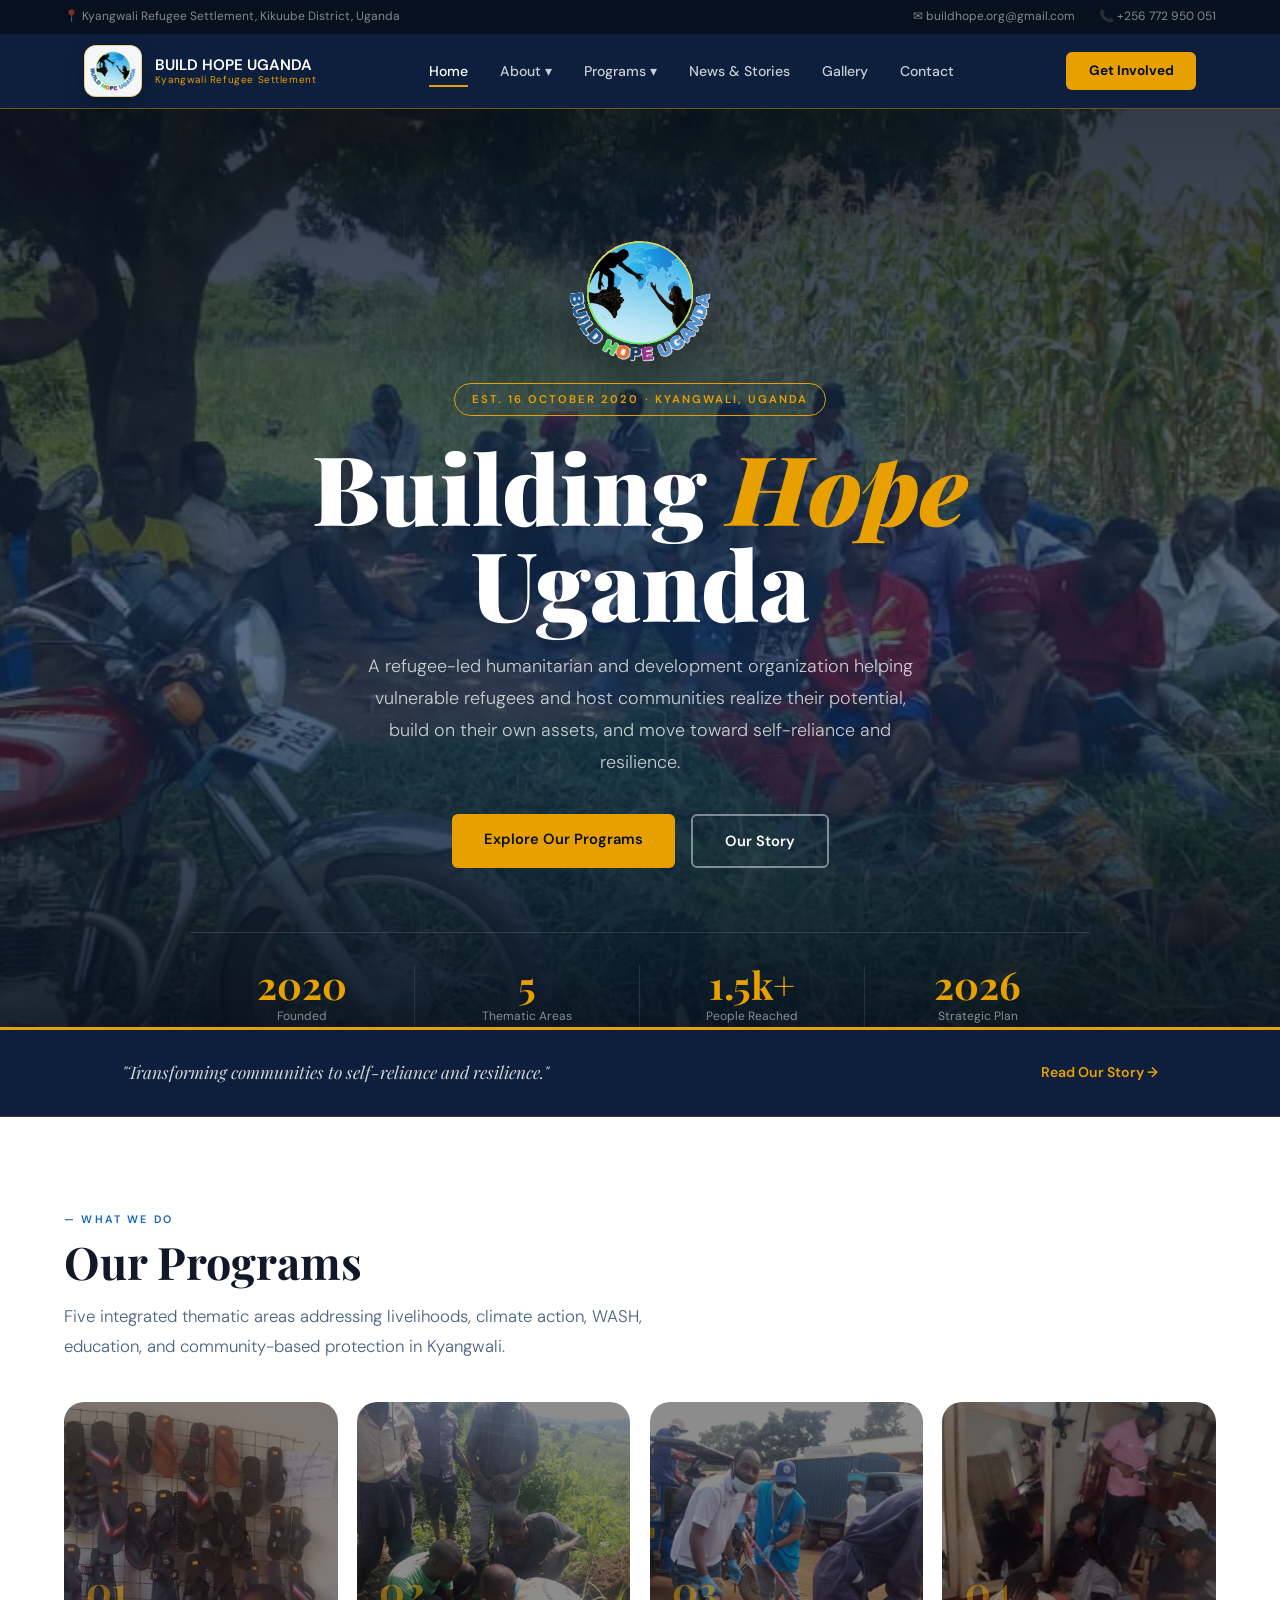
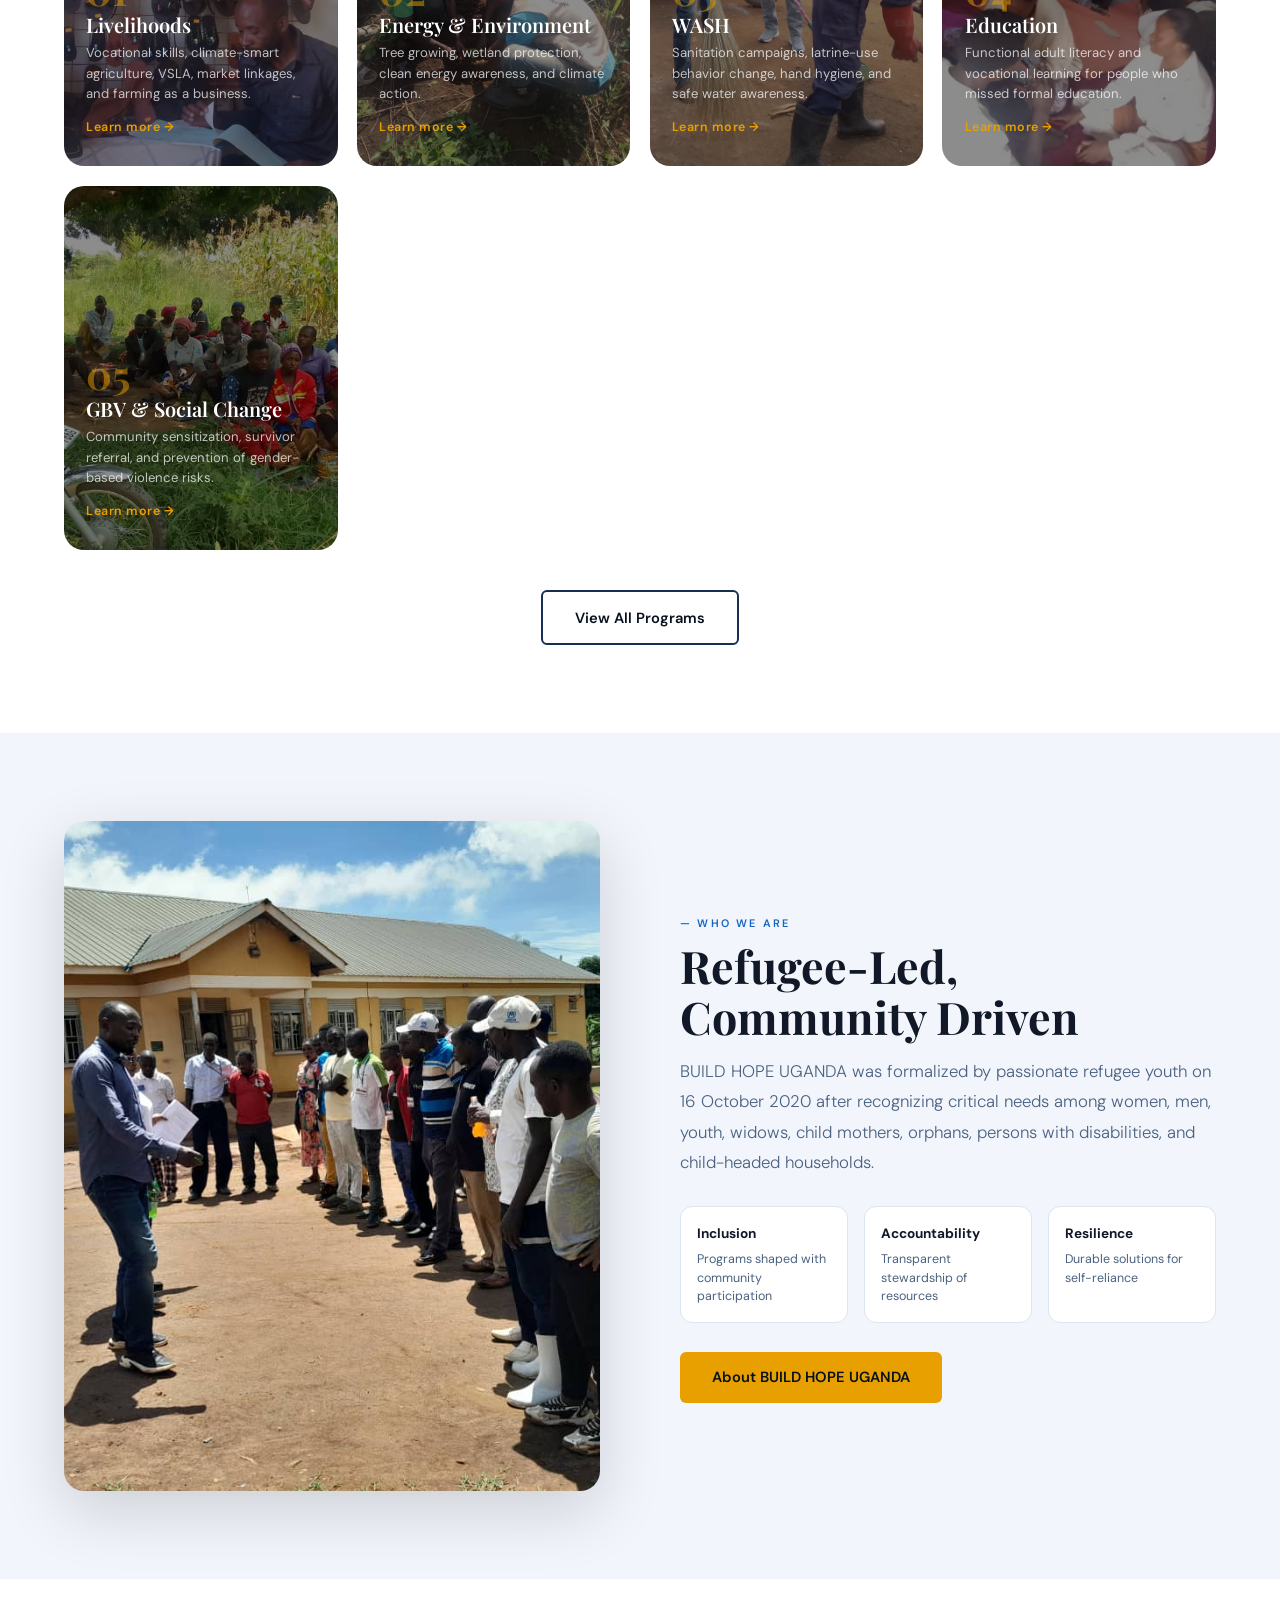
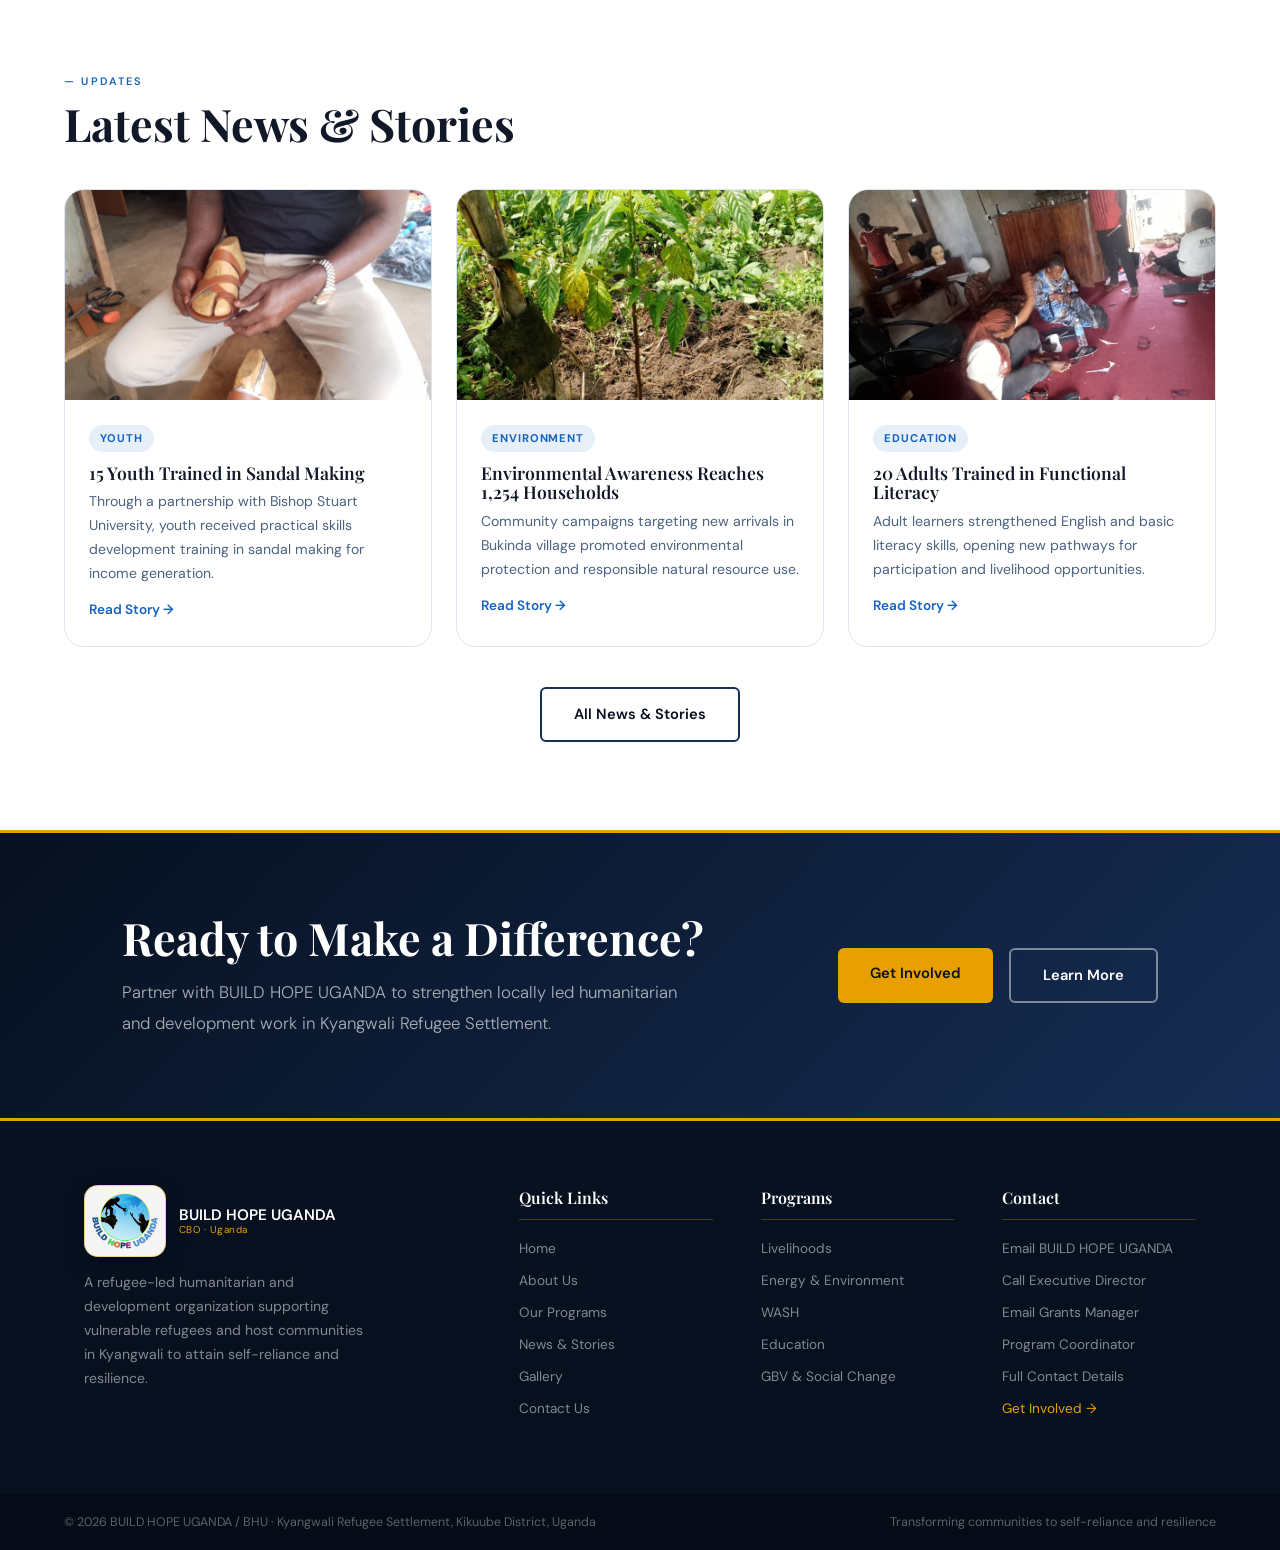
==== index.html @ aa058f79 "Initial website upload" ====
<!DOCTYPE html>
<html lang="en">

<head>
  <meta charset="UTF-8" />
  <meta name="viewport" content="width=device-width,initial-scale=1" />
  <title>BUILD HOPE UGANDA / BHU — Kyangwali Refugee Settlement</title>
  <meta name="description"
    content="BUILD HOPE UGANDA is a refugee-led humanitarian and development organization supporting vulnerable refugees and host communities in Kyangwali to attain self-reliance and resilience." />
  <meta property="og:title" content="BUILD HOPE UGANDA / BHU" />
  <meta property="og:description"
    content="Refugee-led humanitarian and development work supporting vulnerable refugees and host communities in Kyangwali, Uganda." />
  <meta property="og:image" content="asset/build activities images/IMG-20260504-WA0045.jpg" />
  <meta property="og:type" content="website" />
  <meta name="twitter:card" content="summary_large_image" />
  <link rel="preload" as="image" href="asset/build activities images/IMG-20260506-WA0007.jpg" />
  <link rel="icon" type="image/png" href="asset/build-hope-uganda-logo-transparent.png" />
  <link rel="stylesheet" href="css/shared.css" />
  <link rel="stylesheet" href="css/home.css" />
</head>

<body data-page="home">

  <div id="topbar"></div>
  <div id="navbar"></div>

  <!-- ══ HERO ══ -->
  <header class="hero">
    <div class="hero-overlay"></div>
    <div class="hero-content">
      <img class="hero-logo" src="asset/build-hope-uganda-logo-transparent.png" alt="BUILD HOPE UGANDA logo" />
      <span class="hero-badge">Est. 16 October 2020 · Kyangwali, Uganda</span>
      <h1>Building <em>Hope</em><br>Uganda</h1>
      <p>A refugee-led humanitarian and development organization helping vulnerable refugees and host communities
        realize their potential, build on their own assets, and move toward self-reliance and resilience.</p>
      <div class="hero-btns">
        <a href="programs.html" class="btn btn-gold">Explore Our Programs</a>
        <a href="about.html" class="btn btn-outline-w">Our Story</a>
      </div>
    </div>
    <div class="hero-stats">
      <div class="hstat"><strong>2020</strong><span>Founded</span></div>
      <div class="hstat"><strong>5</strong><span>Thematic Areas</span></div>
      <div class="hstat"><strong>1.5k+</strong><span>People Reached</span></div>
      <div class="hstat"><strong>2026</strong><span>Strategic Plan</span></div>
    </div>
  </header>

  <!-- ══ MISSION STRIP ══ -->
  <div class="mission-strip">
    <div class="wrap">
      <p>"Transforming communities to self-reliance and resilience."</p>
      <a href="about.html">Read Our Story →</a>
    </div>
  </div>

  <!-- ══ PROGRAMS PREVIEW ══ -->
  <section class="section bg-white">
    <div class="section-inner">
      <p class="tag reveal">What We Do</p>
      <h2 class="reveal">Our Programs</h2>
      <p class="lead reveal">Five integrated thematic areas addressing livelihoods, climate action, WASH, education, and
        community-based protection in Kyangwali.</p>
      <div class="prog-preview-grid">
        <a href="programs.html#livelihoods" class="prog-box reveal">
          <img src="asset/build activities images/IMG-20260504-WA0002.jpg" alt="BHU livelihoods sandal making training" loading="lazy" decoding="async" />
          <div class="prog-box-body">
            <span>01</span>
            <h3>Livelihoods</h3>
            <p>Vocational skills, climate-smart agriculture, VSLA, market linkages, and farming as a business.</p>
            <em>Learn more →</em>
          </div>
        </a>
        <a href="programs.html#energy" class="prog-box reveal">
          <img src="asset/build activities images/IMG-20260504-WA0016.jpg" alt="BHU tree planting activity" loading="lazy" decoding="async" />
          <div class="prog-box-body">
            <span>02</span>
            <h3>Energy &amp; Environment</h3>
            <p>Tree growing, wetland protection, clean energy awareness, and climate action.</p>
            <em>Learn more →</em>
          </div>
        </a>
        <a href="programs.html#wash" class="prog-box reveal">
          <img src="asset/build activities images/IMG-20260504-WA0001.jpg" alt="BHU community sanitation activity" loading="lazy" decoding="async" />
          <div class="prog-box-body">
            <span>03</span>
            <h3>WASH</h3>
            <p>Sanitation campaigns, latrine-use behavior change, hand hygiene, and safe water awareness.</p>
            <em>Learn more →</em>
          </div>
        </a>
        <a href="programs.html#education" class="prog-box reveal">
          <img src="asset/build activities images/IMG-20260504-WA0006.jpg" alt="BHU education and training session" loading="lazy" decoding="async" />
          <div class="prog-box-body">
            <span>04</span>
            <h3>Education</h3>
            <p>Functional adult literacy and vocational learning for people who missed formal education.</p>
            <em>Learn more →</em>
          </div>
        </a>
        <a href="programs.html#gbv" class="prog-box reveal">
          <img src="asset/build activities images/IMG-20260506-WA0007.jpg" alt="BHU community protection meeting" loading="lazy" decoding="async" />
          <div class="prog-box-body">
            <span>05</span>
            <h3>GBV &amp; Social Change</h3>
            <p>Community sensitization, survivor referral, and prevention of gender-based violence risks.</p>
            <em>Learn more →</em>
          </div>
        </a>
      </div>
      <div style="text-align:center;margin-top:2.5rem">
        <a href="programs.html" class="btn btn-outline-d">View All Programs</a>
      </div>
    </div>
  </section>

  <!-- ══ ABOUT STRIP ══ -->
  <section class="section about-strip">
    <div class="section-inner about-strip-grid">
      <div class="reveal">
        <img src="asset/build activities images/IMG-20260504-WA0045.jpg" alt="BUILD HOPE UGANDA community outreach"
          class="about-strip-img" loading="lazy" decoding="async" />
      </div>
      <div class="about-strip-text">
        <p class="tag reveal">Who We Are</p>
        <h2 class="reveal">Refugee-Led,<br>Community Driven</h2>
        <p class="lead reveal">BUILD HOPE UGANDA was formalized by passionate refugee youth on 16 October 2020 after
          recognizing critical needs among women, men, youth, widows, child mothers, orphans, persons with
          disabilities, and child-headed households.</p>
        <div class="values-row reveal">
          <div class="val-item"><strong>Inclusion</strong>
            <p>Programs shaped with community participation</p>
          </div>
          <div class="val-item"><strong>Accountability</strong>
            <p>Transparent stewardship of resources</p>
          </div>
          <div class="val-item"><strong>Resilience</strong>
            <p>Durable solutions for self-reliance</p>
          </div>
        </div>
        <a href="about.html" class="btn btn-gold reveal">About BUILD HOPE UGANDA</a>
      </div>
    </div>
  </section>

  <!-- ══ LATEST NEWS ══ -->
  <section class="section bg-white">
    <div class="section-inner">
      <p class="tag reveal">Updates</p>
      <h2 class="reveal">Latest News &amp; Stories</h2>
      <div class="news-grid">
        <article class="card reveal">
          <img class="card-img" src="asset/build activities images/IMG-20260504-WA0014.jpg"
            alt="Youth sandal making skills training" loading="lazy" decoding="async" />
          <div class="card-body">
            <span class="card-tag">Youth</span>
            <h3>15 Youth Trained in Sandal Making</h3>
            <p>Through a partnership with Bishop Stuart University, youth received practical skills development training
              in sandal making for income generation.</p>
            <a href="news.html"
              style="color:var(--blue);font-size:.85rem;font-weight:600;display:inline-block;margin-top:.8rem">Read
              Story →</a>
          </div>
        </article>
        <article class="card reveal">
          <img class="card-img" src="asset/build activities images/IMG-20260504-WA0039.jpg"
            alt="Tree seedlings and environmental protection" loading="lazy" decoding="async" />
          <div class="card-body">
            <span class="card-tag">Environment</span>
            <h3>Environmental Awareness Reaches 1,254 Households</h3>
            <p>Community campaigns targeting new arrivals in Bukinda village promoted environmental protection and
              responsible natural resource use.</p>
            <a href="news.html"
              style="color:var(--blue);font-size:.85rem;font-weight:600;display:inline-block;margin-top:.8rem">Read
              Story →</a>
          </div>
        </article>
        <article class="card reveal">
          <img class="card-img" src="asset/build activities images/IMG-20260504-WA0007.jpg"
            alt="Adult literacy and education training" loading="lazy" decoding="async" />
          <div class="card-body">
            <span class="card-tag">Education</span>
            <h3>20 Adults Trained in Functional Literacy</h3>
            <p>Adult learners strengthened English and basic literacy skills, opening new pathways for participation and
              livelihood opportunities.</p>
            <a href="news.html"
              style="color:var(--blue);font-size:.85rem;font-weight:600;display:inline-block;margin-top:.8rem">Read
              Story →</a>
          </div>
        </article>
      </div>
      <div style="text-align:center;margin-top:2.5rem">
        <a href="news.html" class="btn btn-outline-d">All News &amp; Stories</a>
      </div>
    </div>
  </section>

  <!-- ══ CTA STRIP ══ -->
  <section class="cta-strip">
    <div class="wrap cta-inner">
      <div>
        <h2 class="light-h reveal">Ready to Make a Difference?</h2>
        <p class="lead lead-light reveal">Partner with BUILD HOPE UGANDA to strengthen locally led humanitarian and
          development work in Kyangwali Refugee Settlement.</p>
      </div>
      <div class="cta-btns reveal">
        <a href="contact.html" class="btn btn-gold">Get Involved</a>
        <a href="about.html" class="btn btn-outline-w">Learn More</a>
      </div>
    </div>
  </section>

  <div id="footer"></div>
  <script src="js/nav.js"></script>
</body>

</html>
---- css/shared.css ----
/* ═══════════════════════════════════════════════
   BUILD HOPE UGANDA — shared.css  (used by ALL pages)
   Dark Navy + White + Gold — UNHCR-style multi-page
   ═══════════════════════════════════════════════ */

@import url("https://fonts.googleapis.com/css2?family=Playfair+Display:ital,wght@0,600;0,700;0,900;1,700&family=DM+Sans:wght@300;400;500;600&display=swap");

/* ── VARIABLES ── */
:root {
  --navy: #06101f;
  --navy-2: #0d1f3c;
  --navy-3: #162d54;
  --blue: #1565c0;
  --blue-2: #1976d2;
  --gold: #e8a000;
  --gold-2: #ffc53d;
  --white: #ffffff;
  --off: #f2f6fc;
  --text: #111827;
  --muted: #4b6280;
  --border: #dce5f0;
  --r-sm: 6px;
  --r-md: 12px;
  --r-lg: 20px;
  --sh-sm: 0 2px 10px rgba(0, 0, 0, 0.07);
  --sh-md: 0 8px 32px rgba(0, 0, 0, 0.11);
  --sh-lg: 0 20px 64px rgba(0, 0, 0, 0.16);
  --t: 0.3s ease;
  --max: 1240px;
  --topbar-h: 34px;
  --nav-h: 74px;
  --page-nav: var(--navy-2);
  --page-nav-dark: var(--navy);
  --page-nav-soft: var(--navy-3);
  --page-accent: var(--gold);
}

body[data-page="home"] {
  --page-nav: #0d1f3c;
  --page-nav-dark: #06101f;
  --page-nav-soft: #162d54;
  --page-accent: #e8a000;
}

body[data-page="about"] {
  --page-nav: #123f6d;
  --page-nav-dark: #08213f;
  --page-nav-soft: #1f5f91;
  --page-accent: #ffc53d;
}

body[data-page="programs"] {
  --page-nav: #0f5132;
  --page-nav-dark: #07351f;
  --page-nav-soft: #197144;
  --page-accent: #ffc53d;
}

body[data-page="news"] {
  --page-nav: #6b1f2b;
  --page-nav-dark: #3e1018;
  --page-nav-soft: #923246;
  --page-accent: #ffc53d;
}

body[data-page="gallery"] {
  --page-nav: #3a346d;
  --page-nav-dark: #211d45;
  --page-nav-soft: #564ca0;
  --page-accent: #ffc53d;
}

body[data-page="contact"] {
  --page-nav: #0b5d63;
  --page-nav-dark: #06363a;
  --page-nav-soft: #11818a;
  --page-accent: #ffc53d;
}

*,
*::before,
*::after {
  box-sizing: border-box;
  margin: 0;
  padding: 0;
}
html {
  scroll-behavior: smooth;
  font-size: 16px;
  scroll-padding-top: calc(var(--topbar-h) + var(--nav-h) + 18px);
}
body {
  font-family: "DM Sans", sans-serif;
  background: var(--off);
  color: var(--text);
  line-height: 1.65;
  overflow-x: hidden;
  padding-top: calc(var(--topbar-h) + var(--nav-h));
}
img {
  max-width: 100%;
  display: block;
}
a {
  text-decoration: none;
  color: inherit;
}
ul {
  list-style: none;
}

/* ── LAYOUT ── */
.wrap {
  max-width: var(--max);
  margin: 0 auto;
  padding: 0 5%;
}
.section {
  padding: 5.5rem 5%;
}
.section-inner {
  max-width: var(--max);
  margin: 0 auto;
}

/* ── TYPE ── */
.tag {
  display: inline-block;
  font-size: 0.68rem;
  font-weight: 600;
  letter-spacing: 0.2em;
  text-transform: uppercase;
  color: var(--blue);
  margin-bottom: 0.5rem;
}
.tag::before {
  content: "— ";
}
.tag-gold {
  color: var(--gold);
}
.tag-white {
  color: rgba(255, 255, 255, 0.6);
}
h1,
h2,
h3,
h4 {
  font-family: "Playfair Display", serif;
  line-height: 1.12;
}
h2 {
  font-size: clamp(1.9rem, 3.5vw, 2.8rem);
  font-weight: 700;
  color: var(--text);
  margin-bottom: 0.9rem;
}
h3 {
  font-size: 1.35rem;
  font-weight: 600;
  margin-bottom: 0.5rem;
}
.light-h {
  color: var(--white);
}
.lead {
  font-size: 1.05rem;
  color: var(--muted);
  max-width: 580px;
  line-height: 1.8;
  font-weight: 300;
}
.lead-light {
  color: rgba(255, 255, 255, 0.65);
}

/* ── BUTTONS ── */
.btn {
  display: inline-block;
  padding: 0.82rem 2rem;
  border-radius: var(--r-sm);
  font-weight: 600;
  font-size: 0.92rem;
  transition:
    transform var(--t),
    opacity var(--t),
    background var(--t);
}
.btn-gold {
  background: var(--gold);
  color: var(--navy);
}
.btn-gold:hover {
  opacity: 0.88;
  transform: translateY(-2px);
}
.btn-outline-w {
  border: 2px solid rgba(255, 255, 255, 0.45);
  color: var(--white);
}
.btn-outline-w:hover {
  border-color: var(--gold);
  background: rgba(232, 160, 0, 0.12);
}
.btn-outline-d {
  border: 2px solid var(--navy-3);
  color: var(--navy);
}
.btn-outline-d:hover {
  background: var(--navy);
  color: var(--white);
}

/* ══════════════════════════
   TOP BAR
══════════════════════════ */
.topbar {
  position: fixed;
  top: 0;
  left: 0;
  right: 0;
  z-index: 700;
  min-height: var(--topbar-h);
  background: var(--page-nav-dark);
  padding: 0.45rem 5%;
  display: flex;
  justify-content: space-between;
  align-items: center;
  font-size: 0.75rem;
  color: rgba(255, 255, 255, 0.5);
}
.topbar a {
  color: rgba(255, 255, 255, 0.5);
  transition: color var(--t);
}
.topbar a:hover {
  color: var(--page-accent);
}
.topbar-right {
  display: flex;
  gap: 1.5rem;
}

/* ══════════════════════════
   NAVBAR
══════════════════════════ */
#nav {
  position: fixed;
  top: var(--topbar-h);
  left: 0;
  right: 0;
  z-index: 650;
  background: var(--page-nav);
  border-bottom: 1px solid rgba(232, 160, 0, 0.22);
  border-bottom-color: color-mix(in srgb, var(--page-accent) 45%, transparent);
  transition:
    background var(--t),
    border-color var(--t),
    box-shadow var(--t);
}
#nav.shadow {
  box-shadow: 0 4px 28px rgba(0, 0, 0, 0.4);
}
.nav-wrap {
  max-width: var(--max);
  margin: 0 auto;
  padding: 0 5%;
  min-height: var(--nav-h);
  display: flex;
  align-items: center;
  justify-content: space-between;
  gap: 1rem;
}
.nav-brand {
  display: flex;
  align-items: center;
  gap: 0.8rem;
  flex-shrink: 0;
}
.nav-logo {
  width: 58px;
  height: 52px;
  background: rgba(255, 255, 255, 0.96);
  border-radius: 12px;
  object-fit: contain;
  padding: 4px;
  border: 1px solid rgba(232, 160, 0, 0.35);
  border-color: color-mix(in srgb, var(--page-accent) 45%, transparent);
  box-shadow: 0 8px 22px rgba(0, 0, 0, 0.22);
  flex-shrink: 0;
}
.nav-name {
  display: block;
  font-weight: 600;
  font-size: 0.95rem;
  color: var(--white);
  line-height: 1.2;
}
.nav-name small {
  display: block;
  font-size: 0.62rem;
  color: var(--page-accent);
  font-weight: 400;
  letter-spacing: 0.06em;
}
.nav-menu {
  display: flex;
  align-items: center;
  gap: 2rem;
}
.nav-menu > li > a {
  color: rgba(255, 255, 255, 0.78);
  font-size: 0.88rem;
  font-weight: 500;
  transition: color var(--t);
  position: relative;
  padding: 0.3rem 0;
}
.nav-menu > li > a::after {
  content: "";
  position: absolute;
  bottom: -2px;
  left: 0;
  right: 0;
  height: 2px;
  background: var(--page-accent);
  transform: scaleX(0);
  transition: transform var(--t);
}
.nav-menu > li > a:hover,
.nav-menu > li > a.active {
  color: var(--white);
}
.nav-menu > li > a:hover::after,
.nav-menu > li > a.active::after {
  transform: scaleX(1);
}
/* dropdown */
.has-drop {
  position: relative;
}
.dropdown {
  position: absolute;
  top: calc(100% + 16px);
  left: 0;
  background: var(--white);
  border-radius: var(--r-md);
  box-shadow: var(--sh-lg);
  min-width: 220px;
  padding: 0.6rem 0;
  opacity: 0;
  pointer-events: none;
  transform: translateY(8px);
  transition: all var(--t);
}
.has-drop:hover .dropdown {
  opacity: 1;
  pointer-events: all;
  transform: translateY(0);
}
.dropdown a {
  display: block;
  padding: 0.65rem 1.3rem;
  font-size: 0.88rem;
  color: var(--text);
  transition:
    background var(--t),
    color var(--t);
}
.dropdown a:hover {
  background: var(--off);
  color: var(--blue);
}
.nav-cta {
  background: var(--page-accent);
  color: var(--navy);
  padding: 0.5rem 1.4rem;
  border-radius: var(--r-sm);
  font-size: 0.85rem;
  font-weight: 700;
  transition: opacity var(--t);
  flex-shrink: 0;
}
.nav-cta:hover {
  opacity: 0.85;
}
.hamburger {
  display: none;
  flex-direction: column;
  gap: 5px;
  background: none;
  border: none;
  cursor: pointer;
  padding: 4px;
}
.hamburger span {
  display: block;
  width: 24px;
  height: 2px;
  background: var(--white);
  border-radius: 2px;
  transition: all var(--t);
}
.hamburger.open span:nth-child(1) {
  transform: translateY(7px) rotate(45deg);
}
.hamburger.open span:nth-child(2) {
  opacity: 0;
}
.hamburger.open span:nth-child(3) {
  transform: translateY(-7px) rotate(-45deg);
}
.mob-nav {
  display: none;
  background: var(--page-nav-dark);
  border-top: 1px solid rgba(255, 255, 255, 0.07);
}
.mob-nav.show {
  display: block;
}
.mob-nav ul {
  padding: 1.2rem 5%;
  display: flex;
  flex-direction: column;
  gap: 0.8rem;
}
.mob-nav a {
  color: rgba(255, 255, 255, 0.8);
  font-size: 0.95rem;
  font-weight: 500;
  padding: 0.5rem 0;
  display: block;
  border-bottom: 1px solid rgba(255, 255, 255, 0.06);
}
.mob-nav a:hover {
  color: var(--page-accent);
}

/* ══════════════════════════
   FOOTER
══════════════════════════ */
.site-footer {
  background: var(--navy);
  border-top: 3px solid var(--gold);
}
.footer-top {
  max-width: var(--max);
  margin: 0 auto;
  padding: 4rem 5%;
  display: grid;
  grid-template-columns: 2fr 1fr 1fr 1fr;
  gap: 3rem;
}
.footer-brand p {
  font-size: 0.88rem;
  color: rgba(255, 255, 255, 0.5);
  line-height: 1.7;
  margin-top: 0.9rem;
  max-width: 280px;
}
.footer-brand .nav-brand {
  align-items: center;
}
.footer-brand .footer-logo {
  width: 82px;
  height: 72px;
  padding: 5px;
  border-radius: 14px;
}
.footer-col h5 {
  font-family: "Playfair Display", serif;
  font-size: 1rem;
  font-weight: 600;
  color: var(--white);
  margin-bottom: 1.1rem;
  padding-bottom: 0.5rem;
  border-bottom: 1px solid rgba(232, 160, 0, 0.3);
}
.footer-col a {
  display: block;
  color: rgba(255, 255, 255, 0.5);
  font-size: 0.85rem;
  margin-bottom: 0.6rem;
  transition: color var(--t);
}
.footer-col a:hover {
  color: var(--gold);
}
.wa-icon-link {
  display: inline-flex !important;
  width: 2.1rem;
  height: 2.1rem;
  align-items: center;
  justify-content: center;
  border-radius: 999px;
  background: #25d366;
  color: var(--white) !important;
  margin-top: 0.25rem;
  margin-bottom: 0.65rem;
  transition:
    transform var(--t),
    background var(--t);
}
.wa-icon-link::before,
.wa-action::before,
.wa-btn::before {
  content: "";
  width: 1.18rem;
  height: 1.18rem;
  background: currentColor;
  -webkit-mask: url("data:image/svg+xml,%3Csvg xmlns='http://www.w3.org/2000/svg' viewBox='0 0 32 32'%3E%3Cpath d='M16.04 3.2A12.75 12.75 0 0 0 5.2 22.7L3.6 28.8l6.25-1.6A12.75 12.75 0 1 0 16.04 3.2Zm0 2.4a10.35 10.35 0 0 1 8.82 15.75 10.33 10.33 0 0 1-13.98 3.7l-.43-.25-3.68.95.96-3.58-.28-.45A10.35 10.35 0 0 1 16.04 5.6Zm-4.18 5.48c-.24 0-.62.09-.95.46-.33.36-1.24 1.22-1.24 2.98 0 1.75 1.27 3.44 1.45 3.68.18.24 2.45 3.92 6.07 5.34 3.01 1.18 3.63.95 4.28.89.65-.06 2.1-.86 2.4-1.69.29-.82.29-1.53.2-1.68-.09-.15-.33-.24-.7-.42-.36-.18-2.1-1.04-2.43-1.16-.32-.12-.56-.18-.8.18-.24.36-.92 1.16-1.13 1.4-.21.24-.42.27-.78.09-.36-.18-1.53-.56-2.92-1.79-1.08-.96-1.81-2.15-2.02-2.51-.21-.36-.02-.56.16-.74.16-.16.36-.42.54-.63.18-.21.24-.36.36-.6.12-.24.06-.45-.03-.63-.09-.18-.8-1.93-1.1-2.65-.29-.7-.59-.6-.8-.61h-.56Z'/%3E%3C/svg%3E") center / contain no-repeat;
  mask: url("data:image/svg+xml,%3Csvg xmlns='http://www.w3.org/2000/svg' viewBox='0 0 32 32'%3E%3Cpath d='M16.04 3.2A12.75 12.75 0 0 0 5.2 22.7L3.6 28.8l6.25-1.6A12.75 12.75 0 1 0 16.04 3.2Zm0 2.4a10.35 10.35 0 0 1 8.82 15.75 10.33 10.33 0 0 1-13.98 3.7l-.43-.25-3.68.95.96-3.58-.28-.45A10.35 10.35 0 0 1 16.04 5.6Zm-4.18 5.48c-.24 0-.62.09-.95.46-.33.36-1.24 1.22-1.24 2.98 0 1.75 1.27 3.44 1.45 3.68.18.24 2.45 3.92 6.07 5.34 3.01 1.18 3.63.95 4.28.89.65-.06 2.1-.86 2.4-1.69.29-.82.29-1.53.2-1.68-.09-.15-.33-.24-.7-.42-.36-.18-2.1-1.04-2.43-1.16-.32-.12-.56-.18-.8.18-.24.36-.92 1.16-1.13 1.4-.21.24-.42.27-.78.09-.36-.18-1.53-.56-2.92-1.79-1.08-.96-1.81-2.15-2.02-2.51-.21-.36-.02-.56.16-.74.16-.16.36-.42.54-.63.18-.21.24-.36.36-.6.12-.24.06-.45-.03-.63-.09-.18-.8-1.93-1.1-2.65-.29-.7-.59-.6-.8-.61h-.56Z'/%3E%3C/svg%3E") center / contain no-repeat;
}
.wa-icon-link:hover {
  background: #1da851;
  transform: translateY(-2px);
}
.footer-contact-label {
  display: block;
  color: var(--white);
  font-size: 0.82rem;
  font-weight: 600;
  margin: 0.9rem 0 0.3rem;
}
.footer-contact-text {
  display: block;
  color: rgba(255, 255, 255, 0.5);
  font-size: 0.85rem;
  line-height: 1.6;
  margin-bottom: 0.6rem;
}
.footer-bottom {
  background: rgba(0, 0, 0, 0.25);
  padding: 1.1rem 5%;
  display: flex;
  justify-content: space-between;
  align-items: center;
  flex-wrap: wrap;
  gap: 0.5rem;
  font-size: 0.78rem;
  color: rgba(255, 255, 255, 0.35);
}
.footer-bottom a {
  color: rgba(255, 255, 255, 0.35);
}
.footer-bottom a:hover {
  color: var(--gold);
}

/* ══════════════════════════
   PAGE HERO (inner pages)
══════════════════════════ */
.page-hero {
  background: linear-gradient(135deg, var(--page-nav-dark) 0%, var(--page-nav-soft) 100%);
  padding: 5rem 5% 4rem;
  position: relative;
  overflow: hidden;
}
.page-hero::before {
  content: "";
  position: absolute;
  right: max(5%, calc((100vw - var(--max)) / 2));
  top: 50%;
  width: min(300px, 34vw);
  aspect-ratio: 510 / 441;
  background: url("../asset/build-hope-uganda-logo-transparent.png") center/contain no-repeat;
  opacity: 0.08;
  transform: translateY(-50%);
  pointer-events: none;
}
.page-hero::after {
  content: "";
  position: absolute;
  inset: 0;
  background: url("data:image/svg+xml,%3Csvg width='60' height='60' xmlns='http://www.w3.org/2000/svg'%3E%3Ccircle cx='30' cy='30' r='1' fill='rgba(255,255,255,.04)'/%3E%3C/svg%3E");
  pointer-events: none;
}
.page-hero-inner {
  max-width: var(--max);
  margin: 0 auto;
  position: relative;
  z-index: 1;
}
.page-hero h1 {
  font-family: "Playfair Display", serif;
  font-size: clamp(2.2rem, 5vw, 3.5rem);
  font-weight: 900;
  color: var(--white);
  margin-bottom: 0.8rem;
}
.page-hero p {
  font-size: 1.05rem;
  color: rgba(255, 255, 255, 0.65);
  max-width: 560px;
  line-height: 1.75;
}
.breadcrumb {
  display: flex;
  align-items: center;
  gap: 0.5rem;
  font-size: 0.78rem;
  color: rgba(255, 255, 255, 0.45);
  margin-bottom: 1rem;
}
.breadcrumb a {
  color: var(--gold);
}
.breadcrumb span {
  color: rgba(255, 255, 255, 0.3);
}

/* ══════════════════════════
   CARDS
══════════════════════════ */
.card {
  background: var(--white);
  border: 1px solid var(--border);
  border-radius: var(--r-lg);
  overflow: hidden;
  transition:
    transform var(--t),
    box-shadow var(--t);
}
.card:hover {
  transform: translateY(-5px);
  box-shadow: var(--sh-md);
}
.card-img {
  width: 100%;
  height: 210px;
  aspect-ratio: 16 / 10;
  object-fit: cover;
}
.card-body {
  padding: 1.5rem;
}
.card-body h3 {
  font-size: 1.1rem;
  margin-bottom: 0.5rem;
}
.card-body p {
  font-size: 0.88rem;
  color: var(--muted);
  line-height: 1.7;
}
.card-tag {
  display: inline-block;
  background: rgba(21, 101, 192, 0.1);
  color: var(--blue);
  font-size: 0.7rem;
  font-weight: 700;
  letter-spacing: 0.08em;
  text-transform: uppercase;
  padding: 0.25rem 0.7rem;
  border-radius: 20px;
  margin-bottom: 0.7rem;
}

/* ══════════════════════════
   REVEAL ANIMATION
══════════════════════════ */
.reveal {
  opacity: 0;
  transform: translateY(28px);
  transition:
    opacity 0.65s ease,
    transform 0.65s ease;
}
.reveal.in {
  opacity: 1;
  transform: translateY(0);
}

/* ══════════════════════════
   RESPONSIVE
══════════════════════════ */
@media (max-width: 960px) {
  .nav-menu,
  .nav-cta {
    display: none;
  }
  .hamburger {
    display: flex;
  }
  .footer-top {
    grid-template-columns: 1fr 1fr;
    gap: 2rem;
  }
}
@media (max-width: 600px) {
  :root {
    --topbar-h: 38px;
    --nav-h: 68px;
  }
  .section {
    padding: 3.5rem 5%;
  }
  .footer-top {
    grid-template-columns: 1fr;
  }
  .topbar .topbar-right {
    display: none;
  }
  .topbar {
    justify-content: center;
    text-align: center;
    line-height: 1.35;
  }
  .nav-logo {
    width: 50px;
    height: 46px;
  }
  .nav-name {
    font-size: 0.82rem;
    max-width: 190px;
  }
  .nav-name small {
    font-size: 0.55rem;
  }
  .card {
    border-radius: var(--r-md);
  }
  .card-img {
    height: auto;
  }
  .page-hero::before {
    width: 210px;
    right: -54px;
    opacity: 0.06;
  }
}
---- css/home.css ----
/* ── HOME PAGE CSS ── */

/* HERO */
.hero {
  min-height: 100vh;
  min-height: 100svh;
  background:
    linear-gradient(
      180deg,
      rgba(6, 16, 31, 0.82) 0%,
      rgba(13, 31, 60, 0.65) 60%,
      rgba(6, 16, 31, 0.92) 100%
    ),
    url("../asset/build activities images/IMG-20260506-WA0007.jpg")
      center/cover no-repeat;
  display: flex;
  flex-direction: column;
  justify-content: center;
  align-items: center;
  text-align: center;
  padding: 8rem 5% 0;
  position: relative;
}
.hero-overlay {
  position: absolute;
  inset: 0;
  background: radial-gradient(
    ellipse at 50% 55%,
    rgba(21, 101, 192, 0.18) 0%,
    transparent 70%
  );
  pointer-events: none;
}
.hero-content {
  position: relative;
  z-index: 1;
  max-width: 720px;
}
.hero-logo {
  width: clamp(104px, 14vw, 150px);
  height: auto;
  margin: 0 auto 1.1rem;
  filter: drop-shadow(0 16px 28px rgba(0, 0, 0, 0.42));
  animation: fadeUp 0.55s ease both;
}
.hero-badge {
  display: inline-block;
  border: 1px solid var(--gold);
  color: var(--gold);
  font-size: 0.7rem;
  font-weight: 600;
  letter-spacing: 0.18em;
  text-transform: uppercase;
  padding: 0.38rem 1.1rem;
  border-radius: 30px;
  margin-bottom: 1.4rem;
  animation: fadeUp 0.6s 0.05s ease both;
}
.hero h1 {
  font-family: "Playfair Display", serif;
  font-size: clamp(3rem, 8vw, 6rem);
  font-weight: 900;
  color: var(--white);
  line-height: 1;
  margin-bottom: 1.2rem;
  animation: fadeUp 0.7s 0.15s ease both;
}
.hero h1 em {
  color: var(--gold);
  font-style: italic;
}
.hero p {
  font-size: clamp(0.95rem, 2vw, 1.12rem);
  color: rgba(255, 255, 255, 0.75);
  max-width: 560px;
  margin: 0 auto 2.2rem;
  font-weight: 300;
  line-height: 1.8;
  animation: fadeUp 0.7s 0.25s ease both;
}
.hero-btns {
  display: flex;
  gap: 1rem;
  justify-content: center;
  flex-wrap: wrap;
  animation: fadeUp 0.7s 0.35s ease both;
}
.hero-stats {
  position: relative;
  z-index: 1;
  display: grid;
  grid-template-columns: repeat(4, 1fr);
  width: 100%;
  max-width: 900px;
  margin-top: 4rem;
  border-top: 1px solid rgba(255, 255, 255, 0.12);
  padding-top: 2rem;
  animation: fadeUp 0.7s 0.45s ease both;
}
.hstat {
  text-align: center;
  border-right: 1px solid rgba(255, 255, 255, 0.1);
  padding: 0 1rem;
}
.hstat:last-child {
  border-right: none;
}
.hstat strong {
  display: block;
  font-family: "Playfair Display", serif;
  font-size: 2.4rem;
  font-weight: 700;
  color: var(--gold);
  line-height: 1;
}
.hstat span {
  font-size: 0.75rem;
  color: rgba(255, 255, 255, 0.5);
  margin-top: 0.2rem;
  display: block;
}

/* MISSION STRIP */
.mission-strip {
  background: var(--navy-2);
  border-top: 3px solid var(--gold);
  border-bottom: 1px solid rgba(232, 160, 0, 0.2);
  padding: 1.8rem 5%;
}
.mission-strip .wrap {
  display: flex;
  align-items: center;
  justify-content: space-between;
  gap: 2rem;
  flex-wrap: wrap;
}
.mission-strip p {
  font-family: "Playfair Display", serif;
  font-size: 1.08rem;
  color: rgba(255, 255, 255, 0.8);
  font-style: italic;
  max-width: 720px;
  line-height: 1.65;
}
.mission-strip a {
  color: var(--gold);
  font-size: 0.88rem;
  font-weight: 600;
  white-space: nowrap;
  flex-shrink: 0;
}
.mission-strip a:hover {
  text-decoration: underline;
}

/* PROGRAMS PREVIEW */
.bg-white {
  background: var(--white);
}
.prog-preview-grid {
  display: grid;
  grid-template-columns: repeat(4, 1fr);
  gap: 1.2rem;
  margin-top: 2.5rem;
}
.prog-box {
  display: block;
  border-radius: var(--r-lg);
  overflow: hidden;
  position: relative;
  aspect-ratio: 3/4;
  transition: transform var(--t);
}
.prog-box:hover {
  transform: translateY(-6px);
}
.prog-box img {
  width: 100%;
  height: 100%;
  object-fit: cover;
  filter: brightness(0.55);
  transition: filter 0.4s ease;
}
.prog-box:hover img {
  filter: brightness(0.4);
}
.prog-box-body {
  position: absolute;
  inset: 0;
  padding: 1.8rem 1.4rem;
  display: flex;
  flex-direction: column;
  justify-content: flex-end;
}
.prog-box-body span {
  font-family: "Playfair Display", serif;
  font-size: 2.5rem;
  font-weight: 700;
  color: var(--gold);
  opacity: 0.5;
  line-height: 1;
  display: block;
  margin-bottom: 0.3rem;
}
.prog-box-body h3 {
  font-family: "Playfair Display", serif;
  font-size: 1.25rem;
  color: var(--white);
  margin-bottom: 0.4rem;
}
.prog-box-body p {
  font-size: 0.82rem;
  color: rgba(255, 255, 255, 0.72);
  line-height: 1.55;
  margin-bottom: 0.8rem;
}
.prog-box-body em {
  font-style: normal;
  font-size: 0.78rem;
  font-weight: 600;
  color: var(--gold);
  letter-spacing: 0.04em;
}

/* ABOUT STRIP */
.about-strip {
  background: var(--off);
}
.about-strip-grid {
  display: grid;
  grid-template-columns: 1fr 1fr;
  gap: 5rem;
  align-items: center;
}
.about-strip-img {
  width: 100%;
  aspect-ratio: 4/5;
  object-fit: cover;
  border-radius: var(--r-lg);
  box-shadow: var(--sh-lg);
}
.values-row {
  display: grid;
  grid-template-columns: repeat(3, 1fr);
  gap: 1rem;
  margin: 1.8rem 0;
}
.val-item {
  background: var(--white);
  border: 1px solid var(--border);
  border-radius: var(--r-md);
  padding: 1rem;
}
.val-item strong {
  font-size: 0.85rem;
  font-weight: 700;
  color: var(--text);
  display: block;
  margin-bottom: 0.3rem;
}
.val-item p {
  font-size: 0.78rem;
  color: var(--muted);
  line-height: 1.5;
}

/* NEWS GRID */
.news-grid {
  display: grid;
  grid-template-columns: repeat(3, 1fr);
  gap: 1.5rem;
  margin-top: 2.5rem;
}

/* CTA STRIP */
.cta-strip {
  background: linear-gradient(135deg, var(--navy) 0%, var(--navy-3) 100%);
  padding: 5rem 5%;
  border-top: 3px solid var(--gold);
}
.cta-inner {
  display: flex;
  align-items: center;
  justify-content: space-between;
  gap: 3rem;
  flex-wrap: wrap;
}
.cta-btns {
  display: flex;
  gap: 1rem;
  flex-wrap: wrap;
  flex-shrink: 0;
}

@keyframes fadeUp {
  from {
    opacity: 0;
    transform: translateY(28px);
  }
  to {
    opacity: 1;
    transform: translateY(0);
  }
}

@media (max-width: 960px) {
  .prog-preview-grid {
    grid-template-columns: repeat(2, 1fr);
  }
  .about-strip-grid {
    grid-template-columns: 1fr;
    gap: 2.5rem;
  }
  .news-grid {
    grid-template-columns: 1fr 1fr;
  }
  .hero-stats {
    grid-template-columns: repeat(2, 1fr);
    gap: 1.5rem;
  }
  .hstat:nth-child(2) {
    border-right: none;
  }
}
@media (max-width: 600px) {
  .hero {
    min-height: auto;
    padding-top: 5.8rem;
    padding-bottom: 2rem;
  }
  .hero-logo {
    width: 96px;
    margin-bottom: 0.9rem;
  }
  .prog-preview-grid,
  .news-grid {
    grid-template-columns: 1fr;
  }
  .prog-box {
    aspect-ratio: 4/3;
    border-radius: var(--r-md);
  }
  .about-strip-img {
    aspect-ratio: 4/3;
    border-radius: var(--r-md);
  }
  .hero-stats {
    margin-top: 2.4rem;
    gap: 1rem;
    padding-top: 1.4rem;
  }
  .hstat {
    border-right: none;
  }
  .hstat strong {
    font-size: 1.8rem;
  }
  .values-row {
    grid-template-columns: 1fr;
  }
  .cta-inner {
    flex-direction: column;
    text-align: center;
  }
}
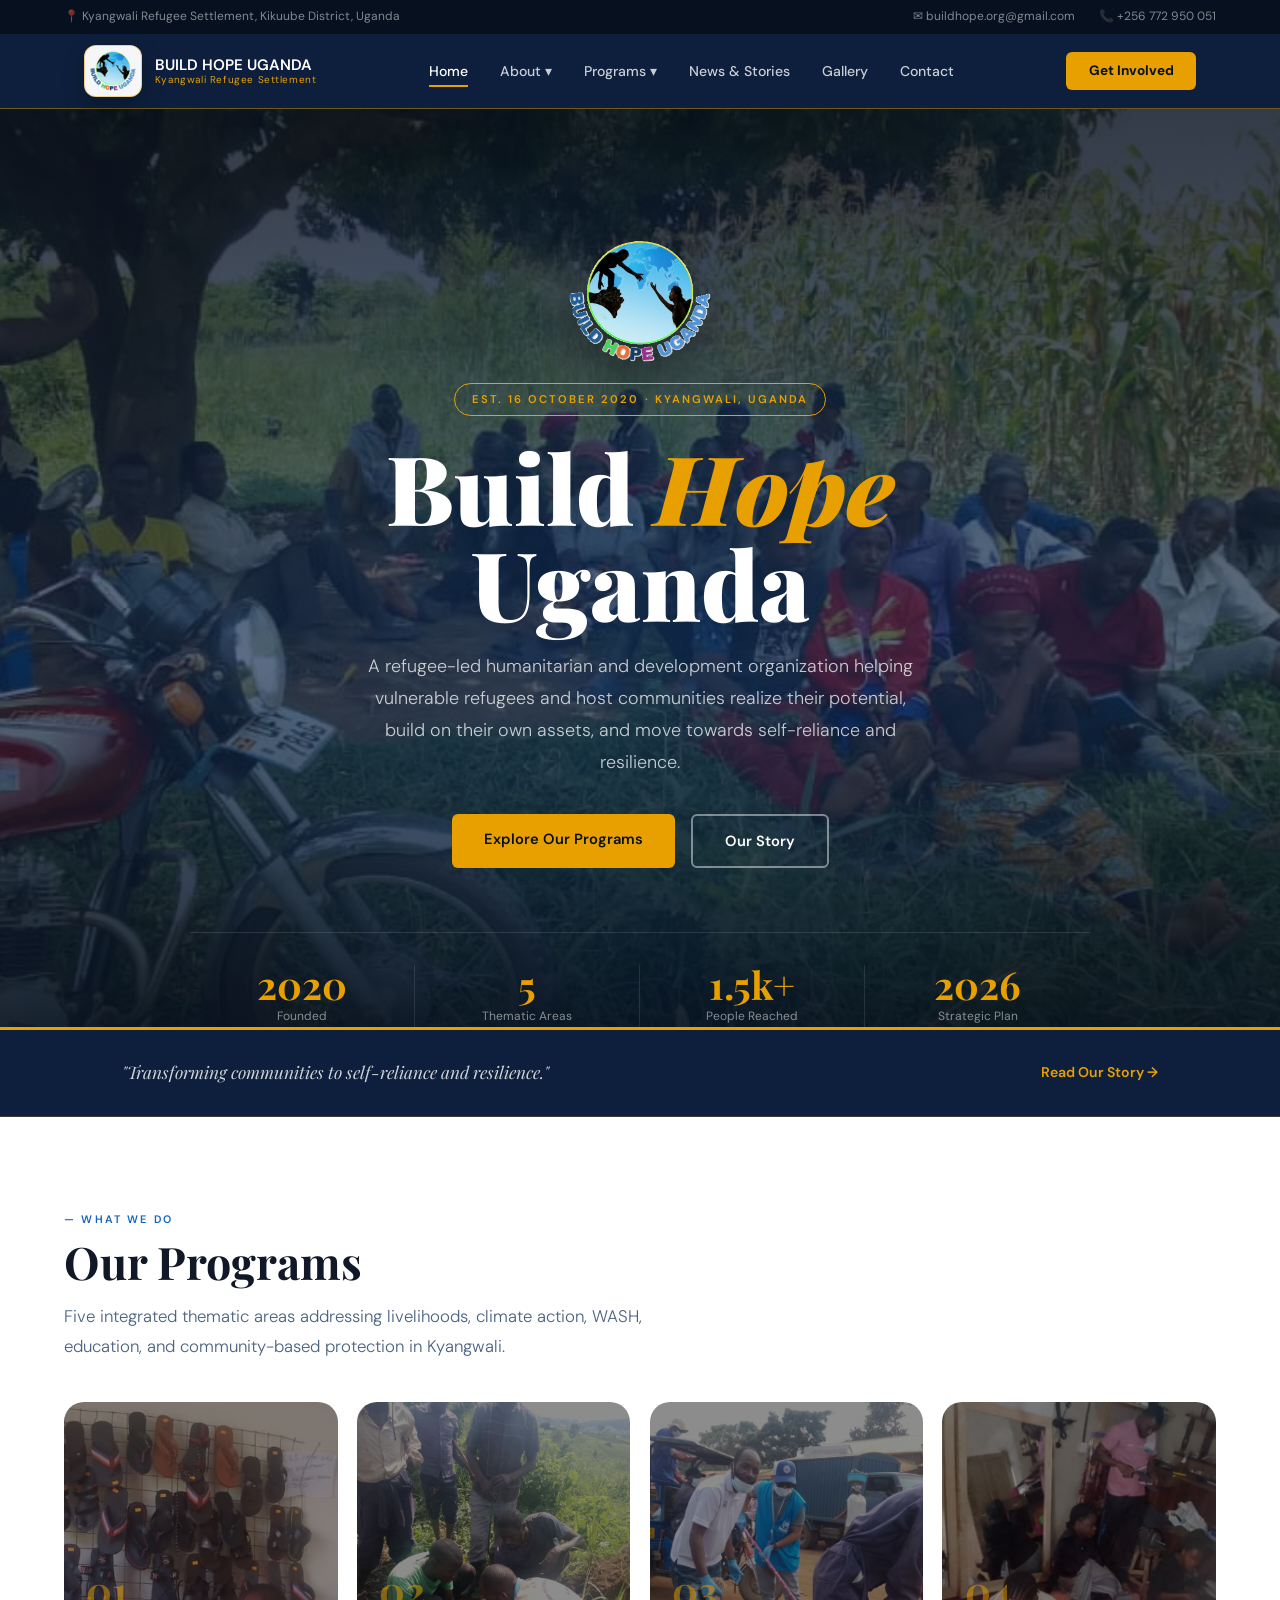
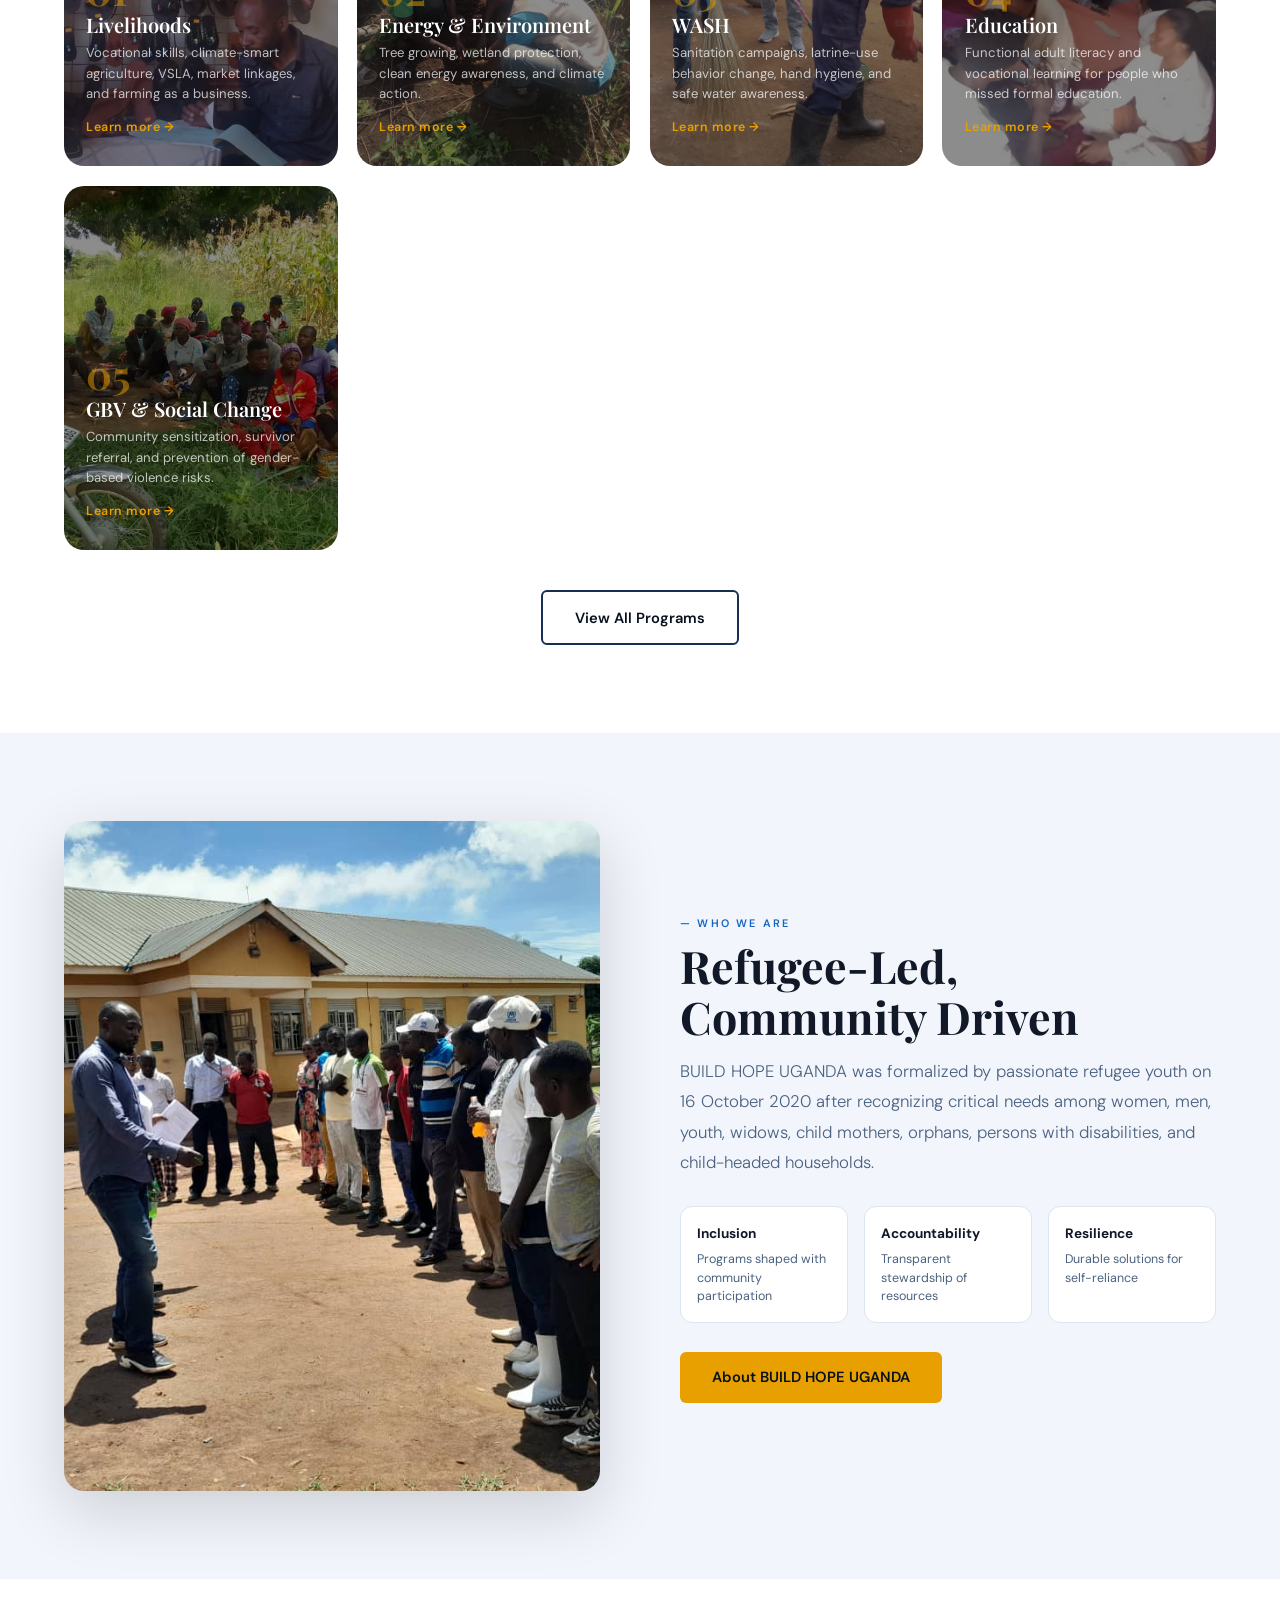
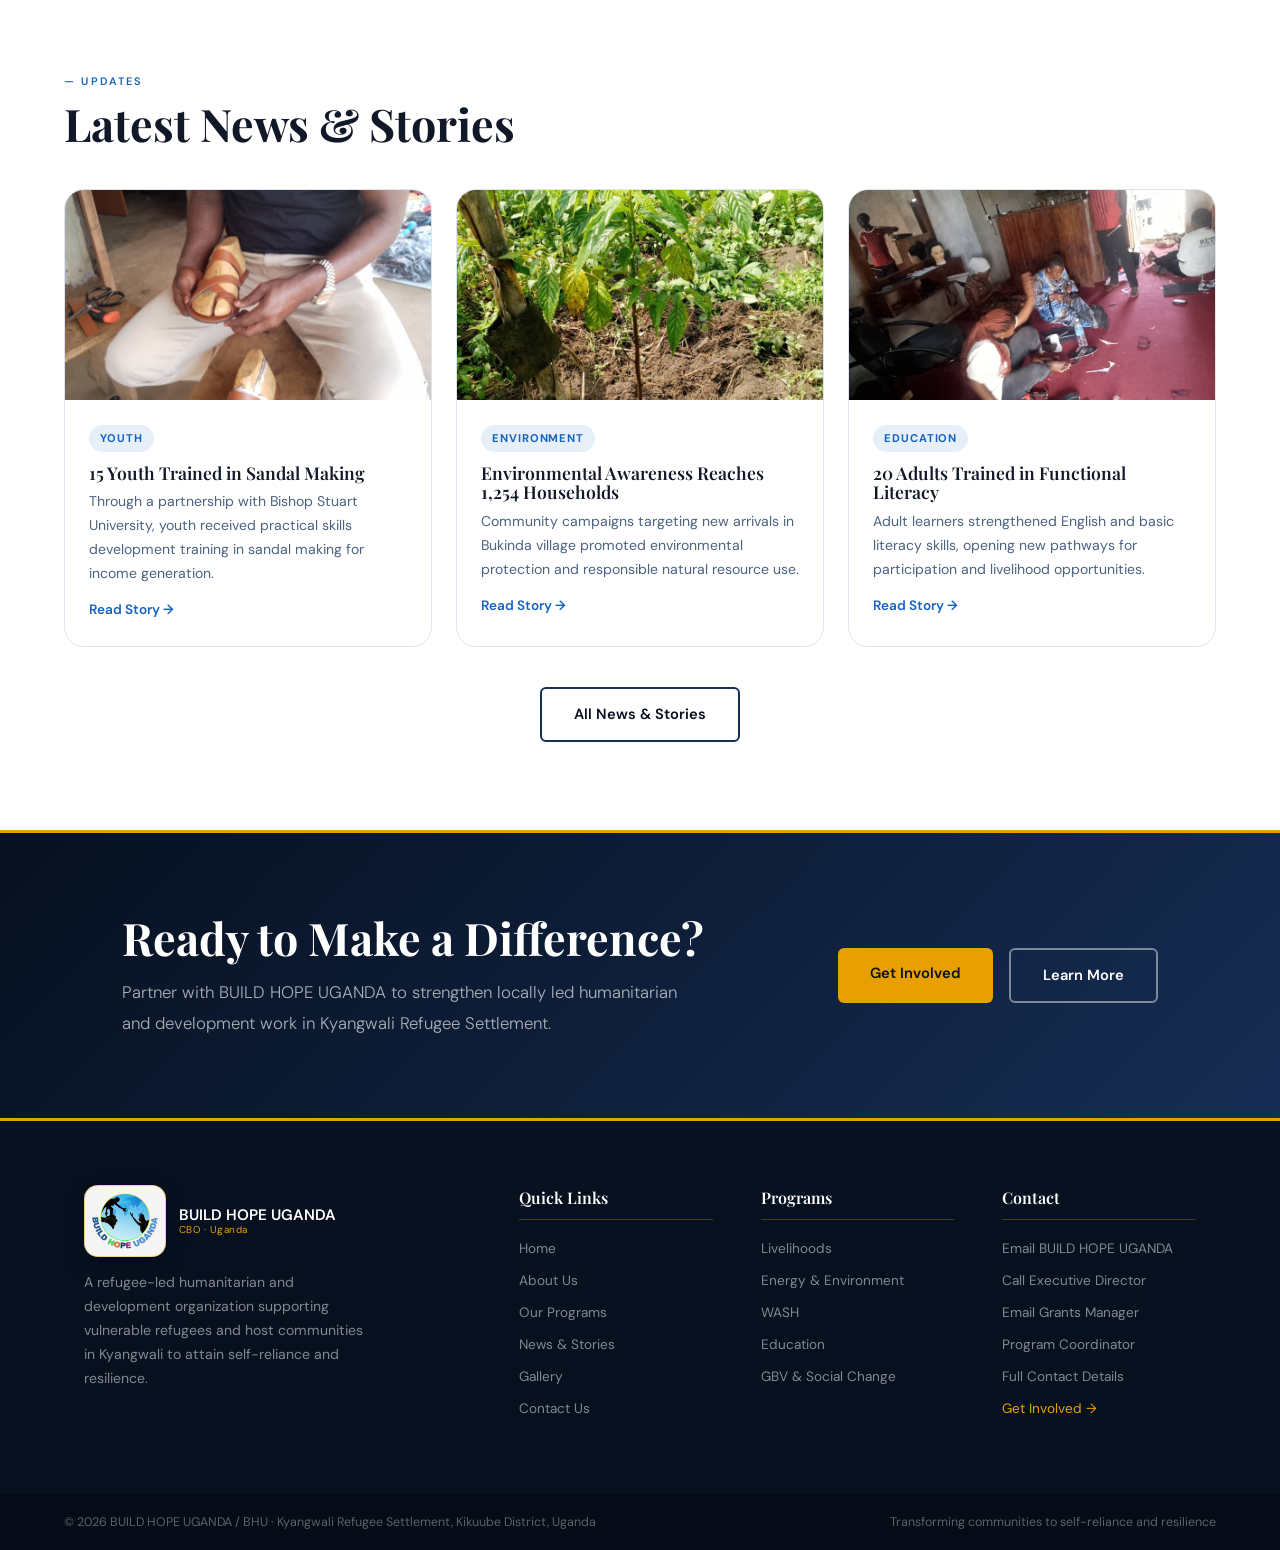
==== commit bc4ec3b2: "updates" ====
--- a/index.html
+++ b/index.html
@@ -30,9 +30,9 @@
     <div class="hero-content">
       <img class="hero-logo" src="asset/build-hope-uganda-logo-transparent.png" alt="BUILD HOPE UGANDA logo" />
       <span class="hero-badge">Est. 16 October 2020 · Kyangwali, Uganda</span>
-      <h1>Building <em>Hope</em><br>Uganda</h1>
+      <h1>Build <em>Hope</em><br>Uganda</h1>
       <p>A refugee-led humanitarian and development organization helping vulnerable refugees and host communities
-        realize their potential, build on their own assets, and move toward self-reliance and resilience.</p>
+        realize their potential, build on their own assets, and move towards self-reliance and resilience.</p>
       <div class="hero-btns">
         <a href="programs.html" class="btn btn-gold">Explore Our Programs</a>
         <a href="about.html" class="btn btn-outline-w">Our Story</a>
@@ -63,7 +63,8 @@
         community-based protection in Kyangwali.</p>
       <div class="prog-preview-grid">
         <a href="programs.html#livelihoods" class="prog-box reveal">
-          <img src="asset/build activities images/IMG-20260504-WA0002.jpg" alt="BHU livelihoods sandal making training" loading="lazy" decoding="async" />
+          <img src="asset/build activities images/IMG-20260504-WA0002.jpg" alt="BHU livelihoods sandal making training"
+            loading="lazy" decoding="async" />
           <div class="prog-box-body">
             <span>01</span>
             <h3>Livelihoods</h3>
@@ -72,7 +73,8 @@
           </div>
         </a>
         <a href="programs.html#energy" class="prog-box reveal">
-          <img src="asset/build activities images/IMG-20260504-WA0016.jpg" alt="BHU tree planting activity" loading="lazy" decoding="async" />
+          <img src="asset/build activities images/IMG-20260504-WA0016.jpg" alt="BHU tree planting activity"
+            loading="lazy" decoding="async" />
           <div class="prog-box-body">
             <span>02</span>
             <h3>Energy &amp; Environment</h3>
@@ -81,7 +83,8 @@
           </div>
         </a>
         <a href="programs.html#wash" class="prog-box reveal">
-          <img src="asset/build activities images/IMG-20260504-WA0001.jpg" alt="BHU community sanitation activity" loading="lazy" decoding="async" />
+          <img src="asset/build activities images/IMG-20260504-WA0001.jpg" alt="BHU community sanitation activity"
+            loading="lazy" decoding="async" />
           <div class="prog-box-body">
             <span>03</span>
             <h3>WASH</h3>
@@ -90,7 +93,8 @@
           </div>
         </a>
         <a href="programs.html#education" class="prog-box reveal">
-          <img src="asset/build activities images/IMG-20260504-WA0006.jpg" alt="BHU education and training session" loading="lazy" decoding="async" />
+          <img src="asset/build activities images/IMG-20260504-WA0006.jpg" alt="BHU education and training session"
+            loading="lazy" decoding="async" />
           <div class="prog-box-body">
             <span>04</span>
             <h3>Education</h3>
@@ -99,7 +103,8 @@
           </div>
         </a>
         <a href="programs.html#gbv" class="prog-box reveal">
-          <img src="asset/build activities images/IMG-20260506-WA0007.jpg" alt="BHU community protection meeting" loading="lazy" decoding="async" />
+          <img src="asset/build activities images/IMG-20260506-WA0007.jpg" alt="BHU community protection meeting"
+            loading="lazy" decoding="async" />
           <div class="prog-box-body">
             <span>05</span>
             <h3>GBV &amp; Social Change</h3>
@@ -214,4 +219,4 @@
   <script src="js/nav.js"></script>
 </body>
 
-</html>
+</html>
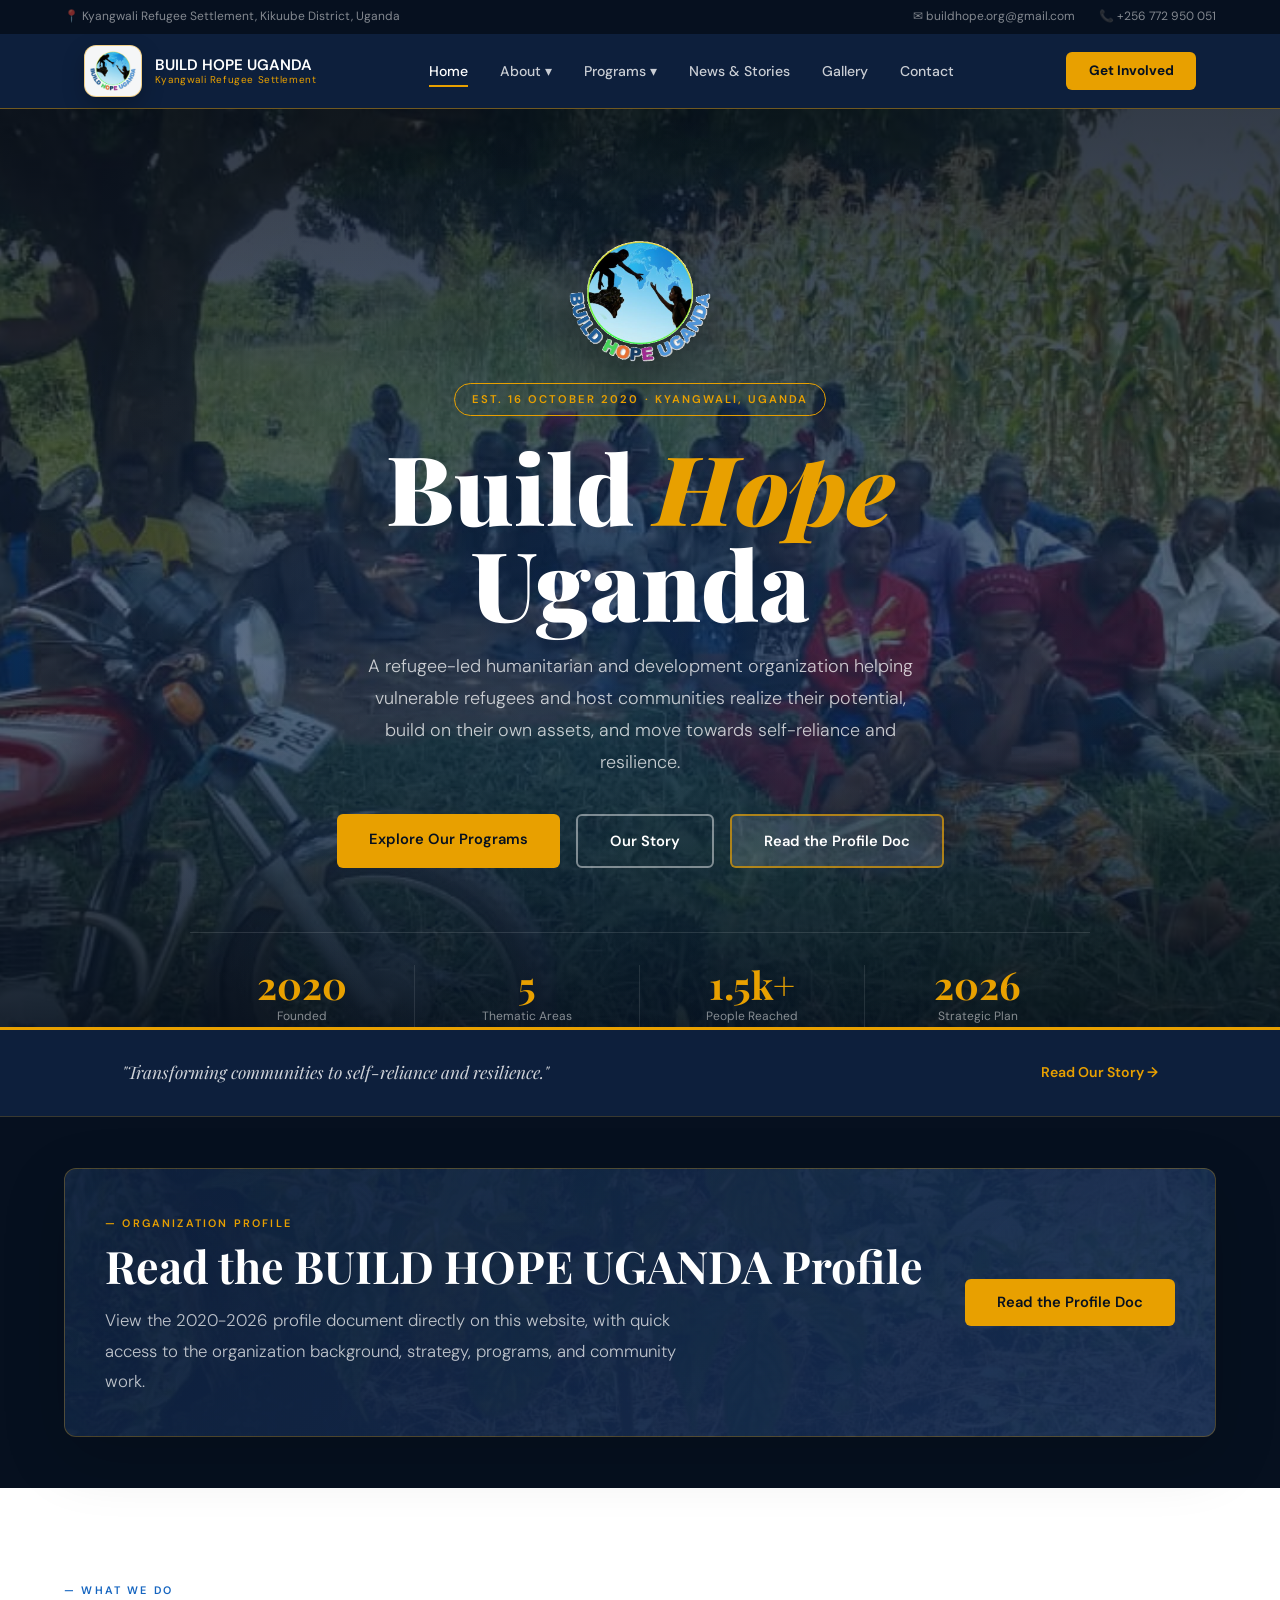
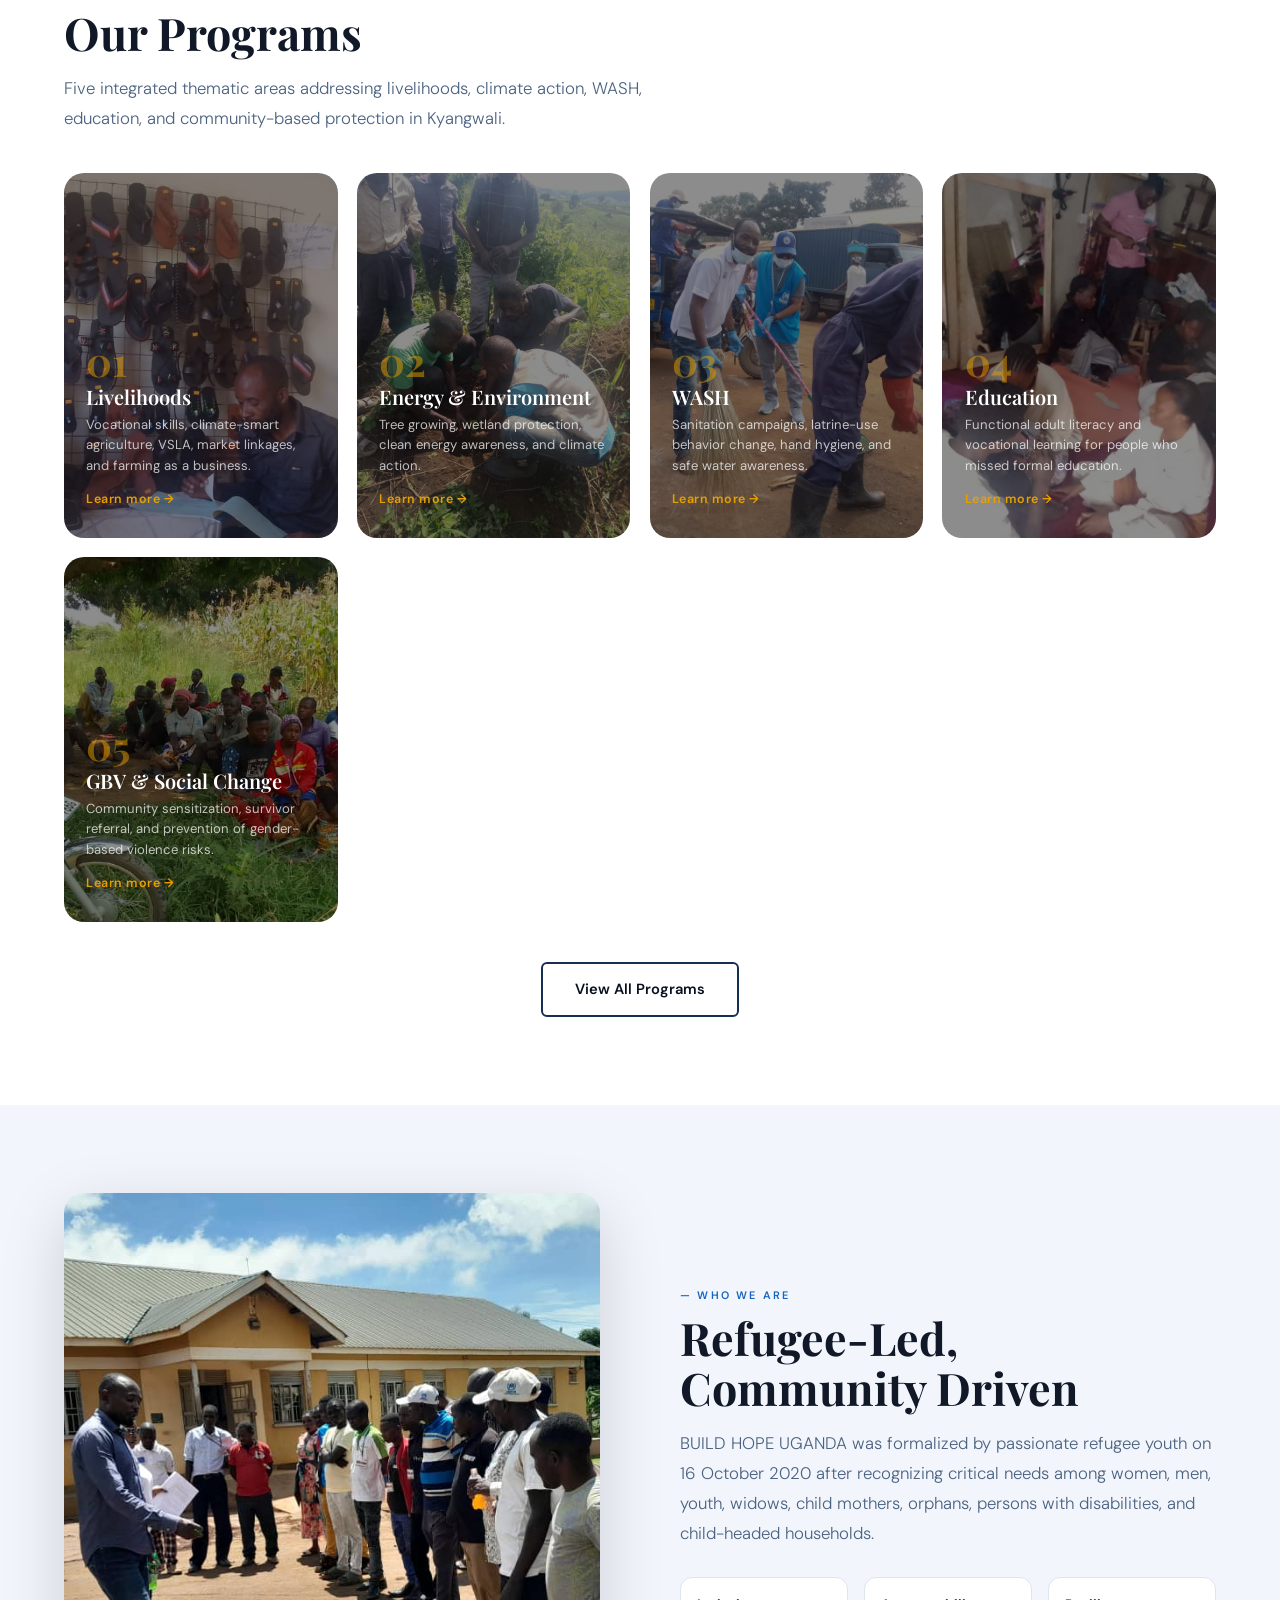
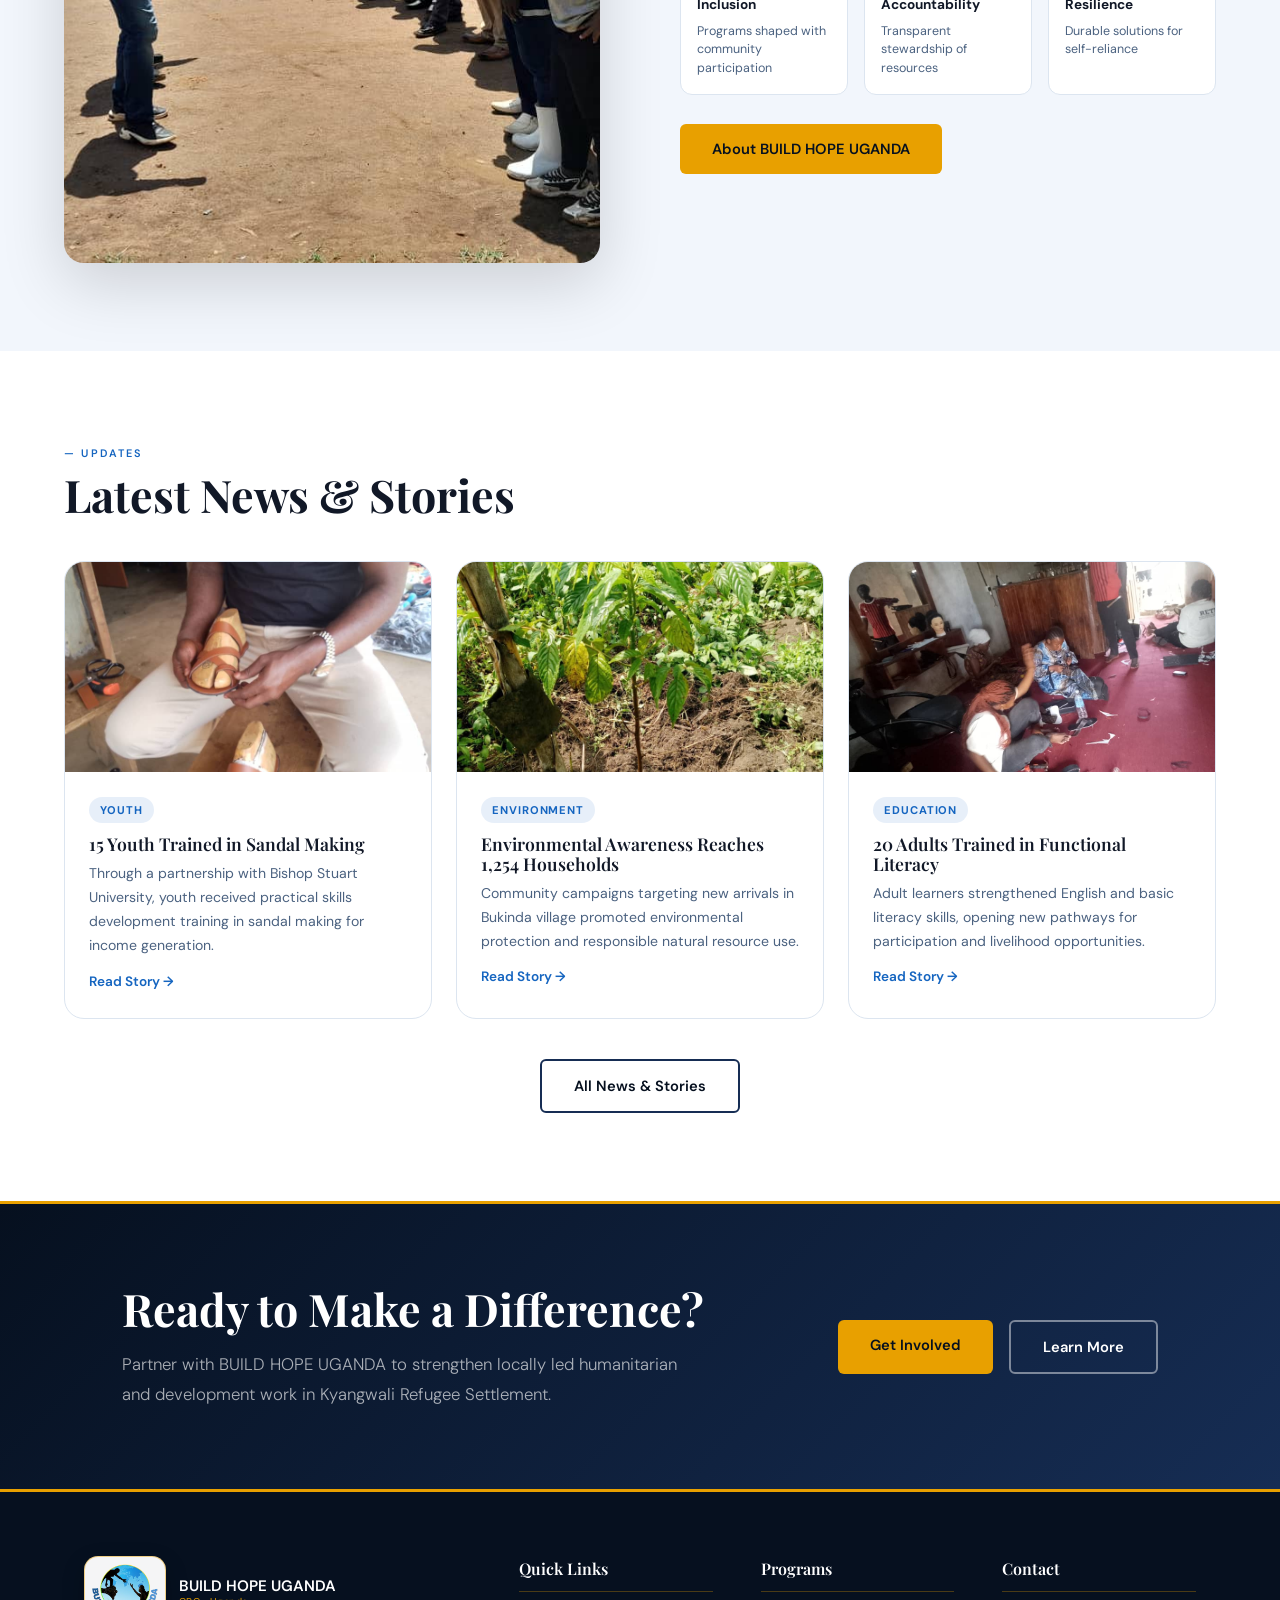
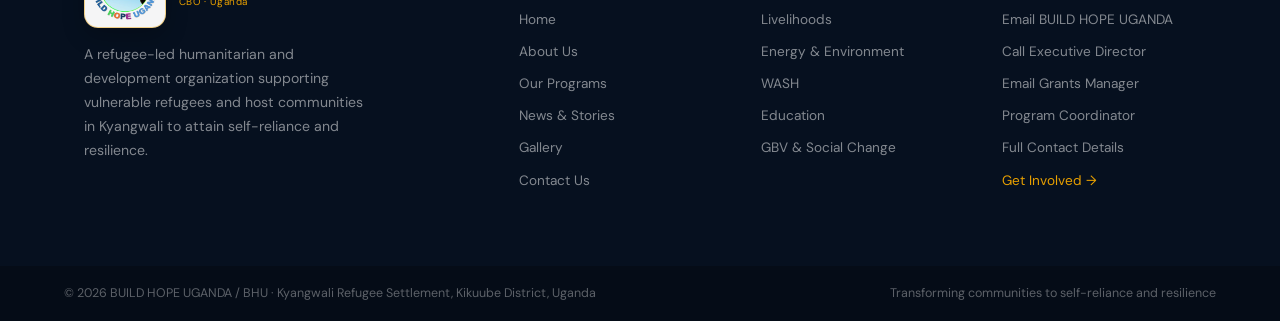
==== commit 6479e5c6: "upadate" ====
--- a/index.html
+++ b/index.html
@@ -36,6 +36,7 @@
       <div class="hero-btns">
         <a href="programs.html" class="btn btn-gold">Explore Our Programs</a>
         <a href="about.html" class="btn btn-outline-w">Our Story</a>
+        <button class="btn btn-profile profile-open" type="button">Read the Profile Doc</button>
       </div>
     </div>
     <div class="hero-stats">
@@ -53,6 +54,19 @@
       <a href="about.html">Read Our Story →</a>
     </div>
   </div>
+
+  <!-- PROFILE DOCUMENT -->
+  <section class="profile-doc-section" aria-labelledby="profileDocTitle">
+    <div class="section-inner profile-doc-card reveal">
+      <div>
+        <p class="tag tag-gold">Organization Profile</p>
+        <h2 id="profileDocTitle">Read the BUILD HOPE UGANDA Profile</h2>
+        <p class="lead">View the 2020-2026 profile document directly on this website, with quick access to the
+          organization background, strategy, programs, and community work.</p>
+      </div>
+      <button class="btn btn-gold profile-open" type="button">Read the Profile Doc</button>
+    </div>
+  </section>
 
   <!-- ══ PROGRAMS PREVIEW ══ -->
   <section class="section bg-white">
@@ -216,7 +230,26 @@
   </section>
 
   <div id="footer"></div>
+
+  <div class="profile-modal" id="profileModal" aria-hidden="true">
+    <div class="profile-modal-backdrop" data-profile-close></div>
+    <div class="profile-modal-panel" role="dialog" aria-modal="true" aria-labelledby="profileModalTitle">
+      <div class="profile-modal-head">
+        <div>
+          <p class="profile-modal-kicker">BUILD HOPE UGANDA</p>
+          <h2 id="profileModalTitle">Profile Document</h2>
+        </div>
+        <button class="profile-close" type="button" aria-label="Close profile document" data-profile-close>×</button>
+      </div>
+      <div class="profile-reader" id="profileReader">
+        <iframe
+          title="BUILD HOPE UGANDA Profile Document"
+          src="asset/profill/Build%20Hope%20Uganda%20Profile%202020-2026.pdf#toolbar=0&navpanes=0&scrollbar=1"
+          loading="lazy"></iframe>
+      </div>
+    </div>
+  </div>
   <script src="js/nav.js"></script>
 </body>
 
-</html>+</html>
--- a/css/shared.css
+++ b/css/shared.css
@@ -178,9 +178,12 @@
 .btn {
   display: inline-block;
   padding: 0.82rem 2rem;
+  border: 0;
   border-radius: var(--r-sm);
   font-weight: 600;
   font-size: 0.92rem;
+  font-family: inherit;
+  cursor: pointer;
   transition:
     transform var(--t),
     opacity var(--t),
--- a/css/home.css
+++ b/css/home.css
@@ -85,6 +85,17 @@
   flex-wrap: wrap;
   animation: fadeUp 0.7s 0.35s ease both;
 }
+.btn-profile {
+  background: rgba(255, 255, 255, 0.12);
+  border: 2px solid rgba(232, 160, 0, 0.68);
+  color: var(--white);
+  backdrop-filter: blur(10px);
+}
+.btn-profile:hover {
+  background: var(--gold);
+  color: var(--navy);
+  transform: translateY(-2px);
+}
 .hero-stats {
   position: relative;
   z-index: 1;
@@ -153,6 +164,116 @@
   text-decoration: underline;
 }
 
+/* PROFILE DOCUMENT */
+.profile-doc-section {
+  background: var(--navy);
+  padding: 3.2rem 5%;
+}
+.profile-doc-card {
+  display: grid;
+  grid-template-columns: 1fr auto;
+  align-items: center;
+  gap: 2rem;
+  min-height: 220px;
+  padding: 2.5rem;
+  background:
+    linear-gradient(135deg, rgba(13, 31, 60, 0.96), rgba(22, 45, 84, 0.94)),
+    url("../asset/build activities images/IMG-20260504-WA0039.jpg") center/cover no-repeat;
+  border: 1px solid rgba(232, 160, 0, 0.28);
+  border-radius: var(--r-md);
+  box-shadow: var(--sh-lg);
+  overflow: hidden;
+}
+.profile-doc-card h2 {
+  color: var(--white);
+}
+.profile-doc-card .lead {
+  color: rgba(255, 255, 255, 0.72);
+}
+.profile-modal {
+  position: fixed;
+  inset: 0;
+  z-index: 900;
+  display: none;
+  padding: 1.5rem;
+}
+.profile-modal.open {
+  display: block;
+}
+.profile-modal-backdrop {
+  position: absolute;
+  inset: 0;
+  background: rgba(6, 16, 31, 0.86);
+  backdrop-filter: blur(8px);
+}
+.profile-modal-panel {
+  position: relative;
+  z-index: 1;
+  width: min(1120px, 100%);
+  height: min(86vh, 860px);
+  margin: 0 auto;
+  top: 50%;
+  transform: translateY(-50%);
+  display: grid;
+  grid-template-rows: auto 1fr;
+  background: var(--white);
+  border-radius: var(--r-md);
+  overflow: hidden;
+  box-shadow: 0 30px 90px rgba(0, 0, 0, 0.38);
+}
+.profile-modal-head {
+  min-height: 78px;
+  display: flex;
+  align-items: center;
+  justify-content: space-between;
+  gap: 1rem;
+  padding: 1rem 1.2rem 1rem 1.5rem;
+  background: var(--navy-2);
+  color: var(--white);
+  border-bottom: 3px solid var(--gold);
+}
+.profile-modal-head h2 {
+  margin: 0;
+  color: var(--white);
+  font-size: 1.4rem;
+}
+.profile-modal-kicker {
+  color: var(--gold);
+  font-size: 0.68rem;
+  font-weight: 700;
+  letter-spacing: 0.16em;
+  text-transform: uppercase;
+}
+.profile-close {
+  width: 2.55rem;
+  height: 2.55rem;
+  border: 1px solid rgba(255, 255, 255, 0.22);
+  border-radius: var(--r-sm);
+  background: rgba(255, 255, 255, 0.08);
+  color: var(--white);
+  cursor: pointer;
+  font-size: 1.8rem;
+  line-height: 1;
+}
+.profile-close:hover {
+  background: var(--gold);
+  color: var(--navy);
+}
+.profile-reader {
+  background: #101827;
+  user-select: none;
+  -webkit-user-select: none;
+}
+.profile-reader iframe {
+  width: 100%;
+  height: 100%;
+  border: 0;
+  display: block;
+}
+body.profile-lock {
+  overflow: hidden;
+}
+
 /* PROGRAMS PREVIEW */
 .bg-white {
   background: var(--white);
@@ -362,4 +483,21 @@
     flex-direction: column;
     text-align: center;
   }
-}
+  .profile-doc-card {
+    grid-template-columns: 1fr;
+    padding: 1.7rem;
+  }
+  .profile-modal {
+    padding: 0.7rem;
+  }
+  .profile-modal-panel {
+    height: 88vh;
+  }
+  .profile-modal-head {
+    min-height: 70px;
+    padding: 0.85rem;
+  }
+  .profile-modal-head h2 {
+    font-size: 1.1rem;
+  }
+}
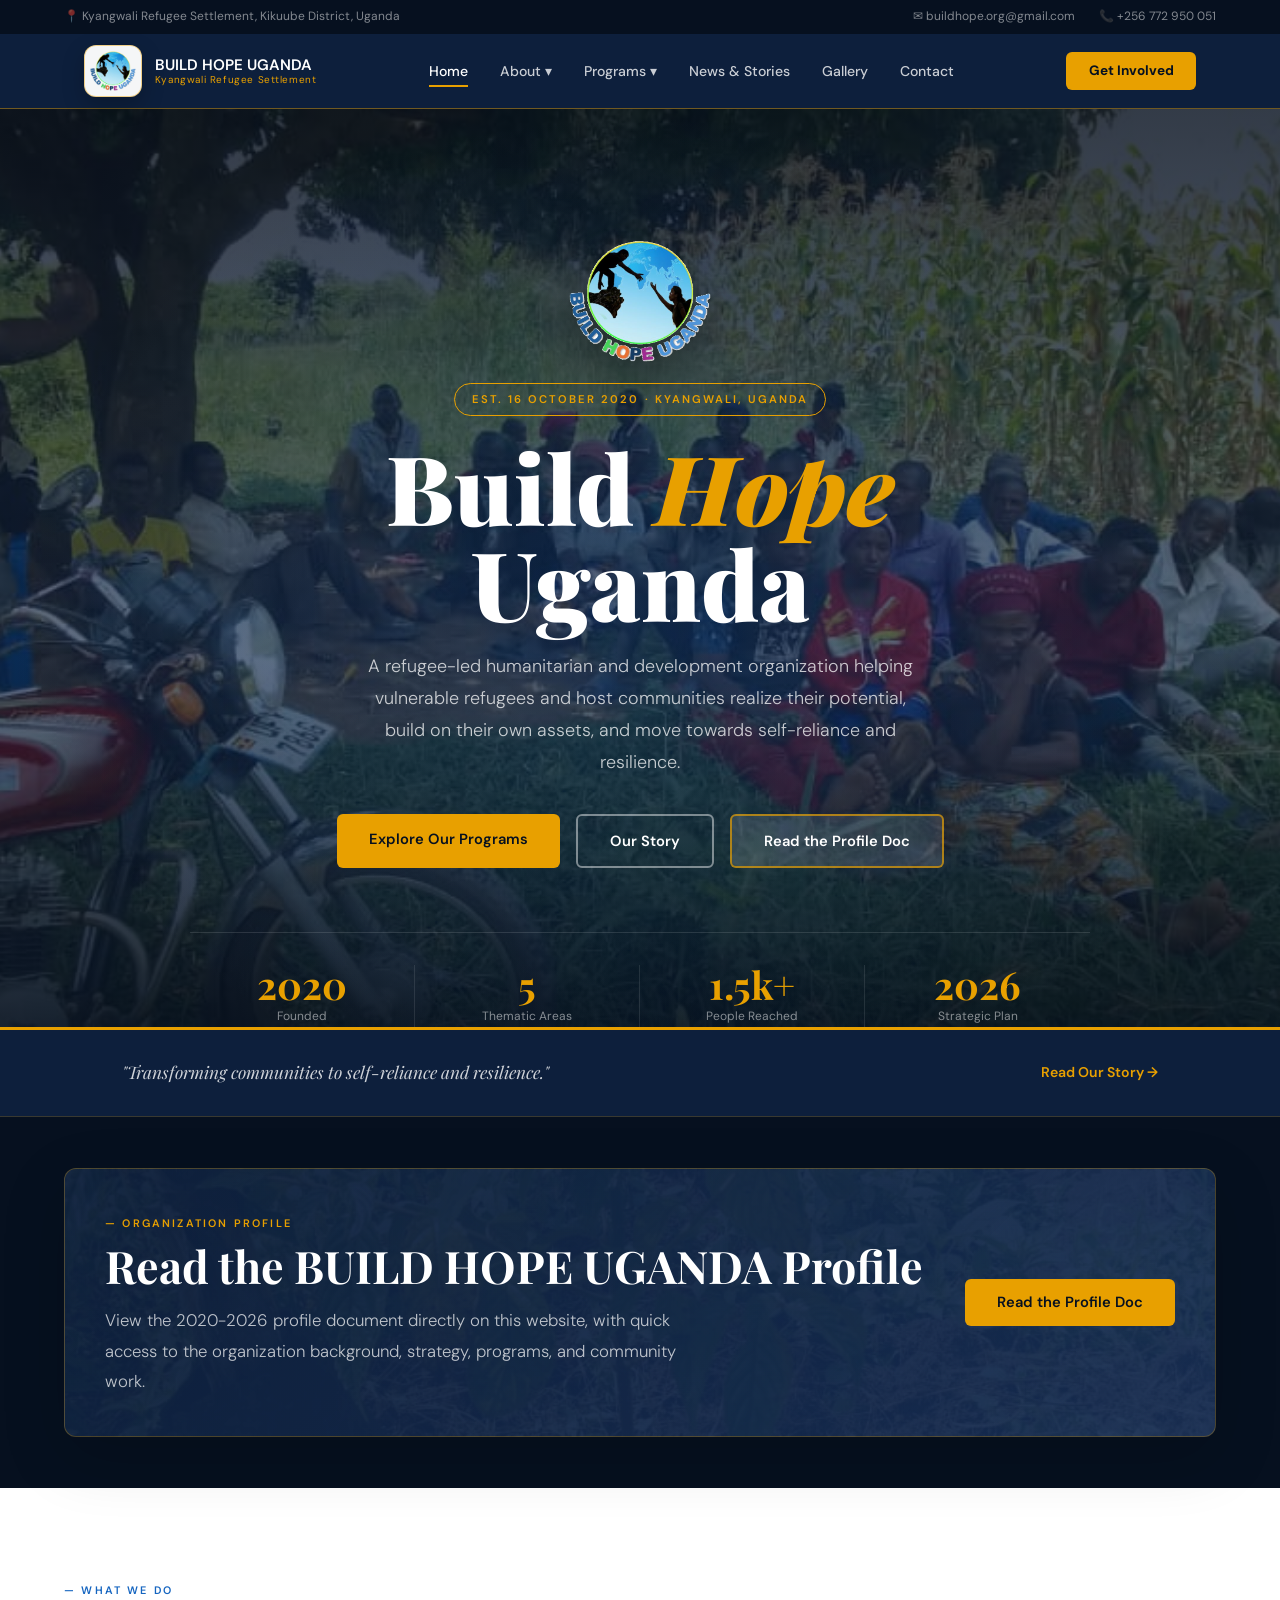
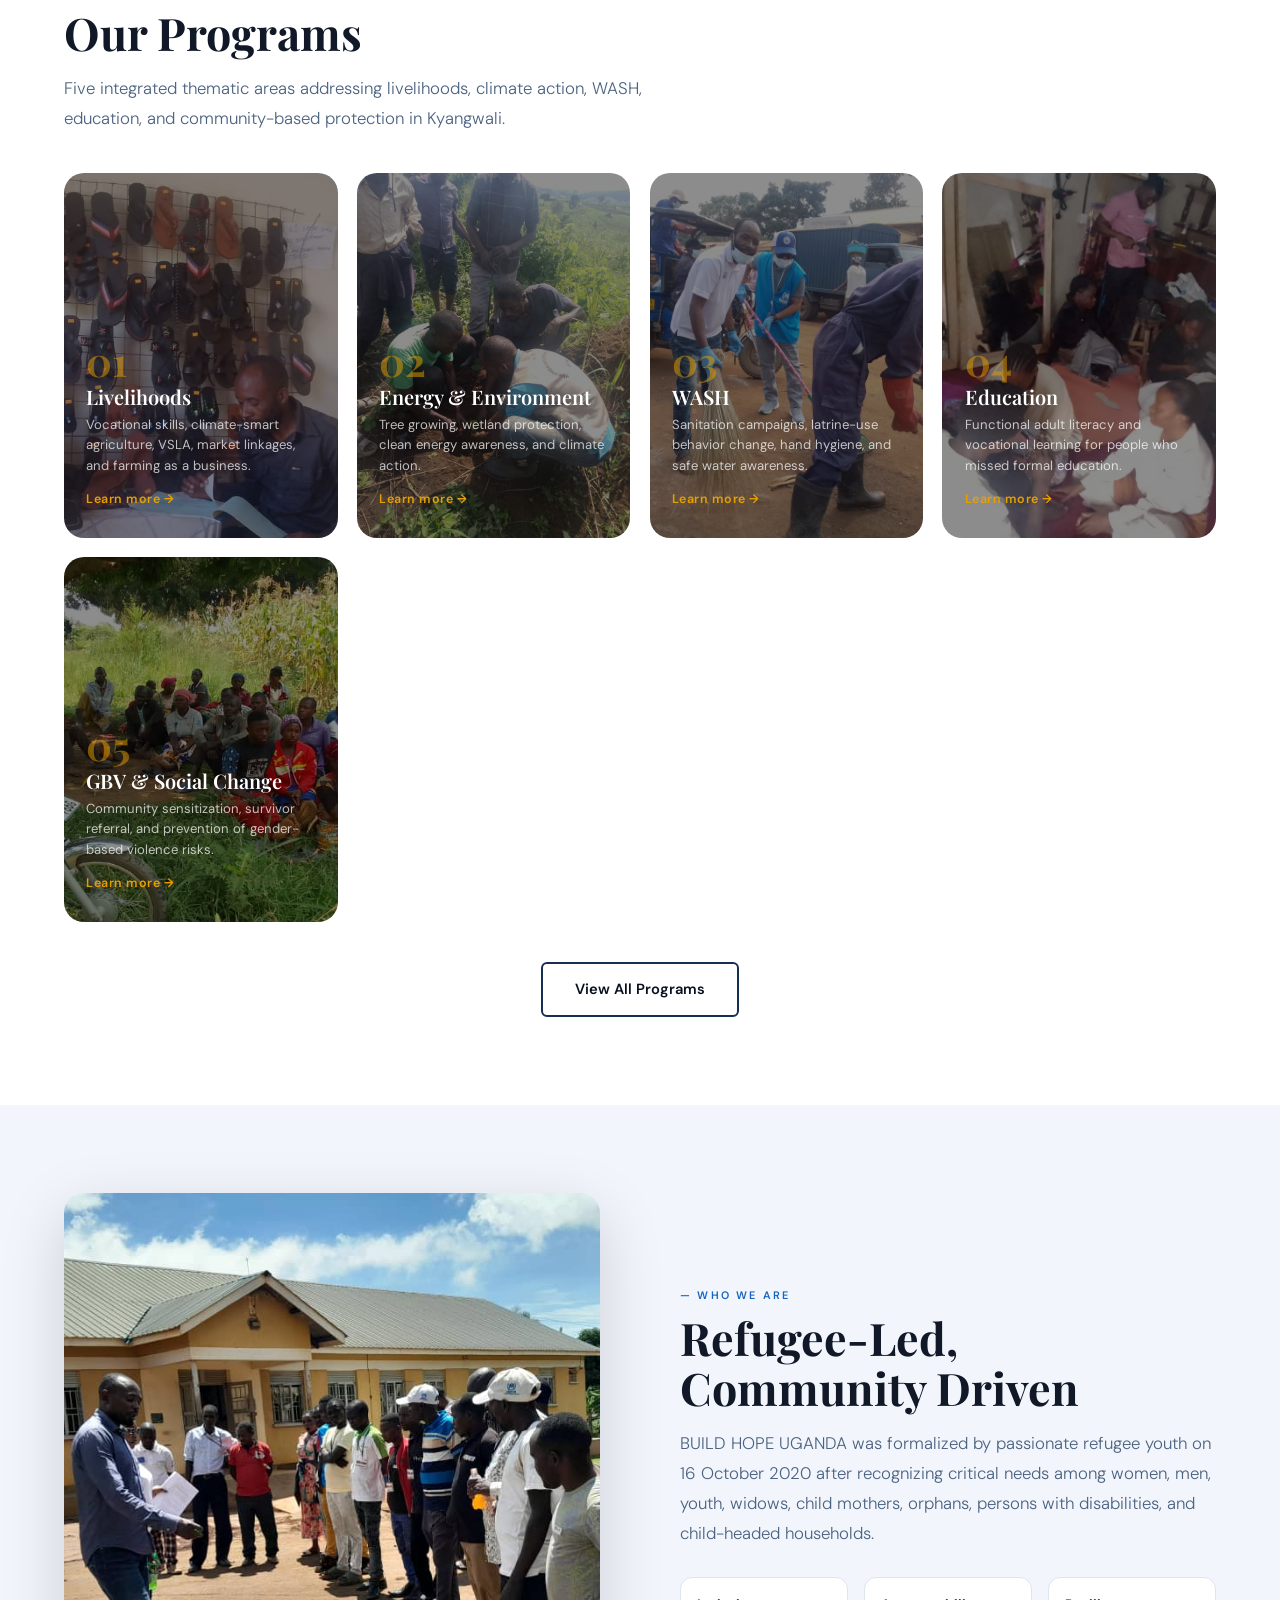
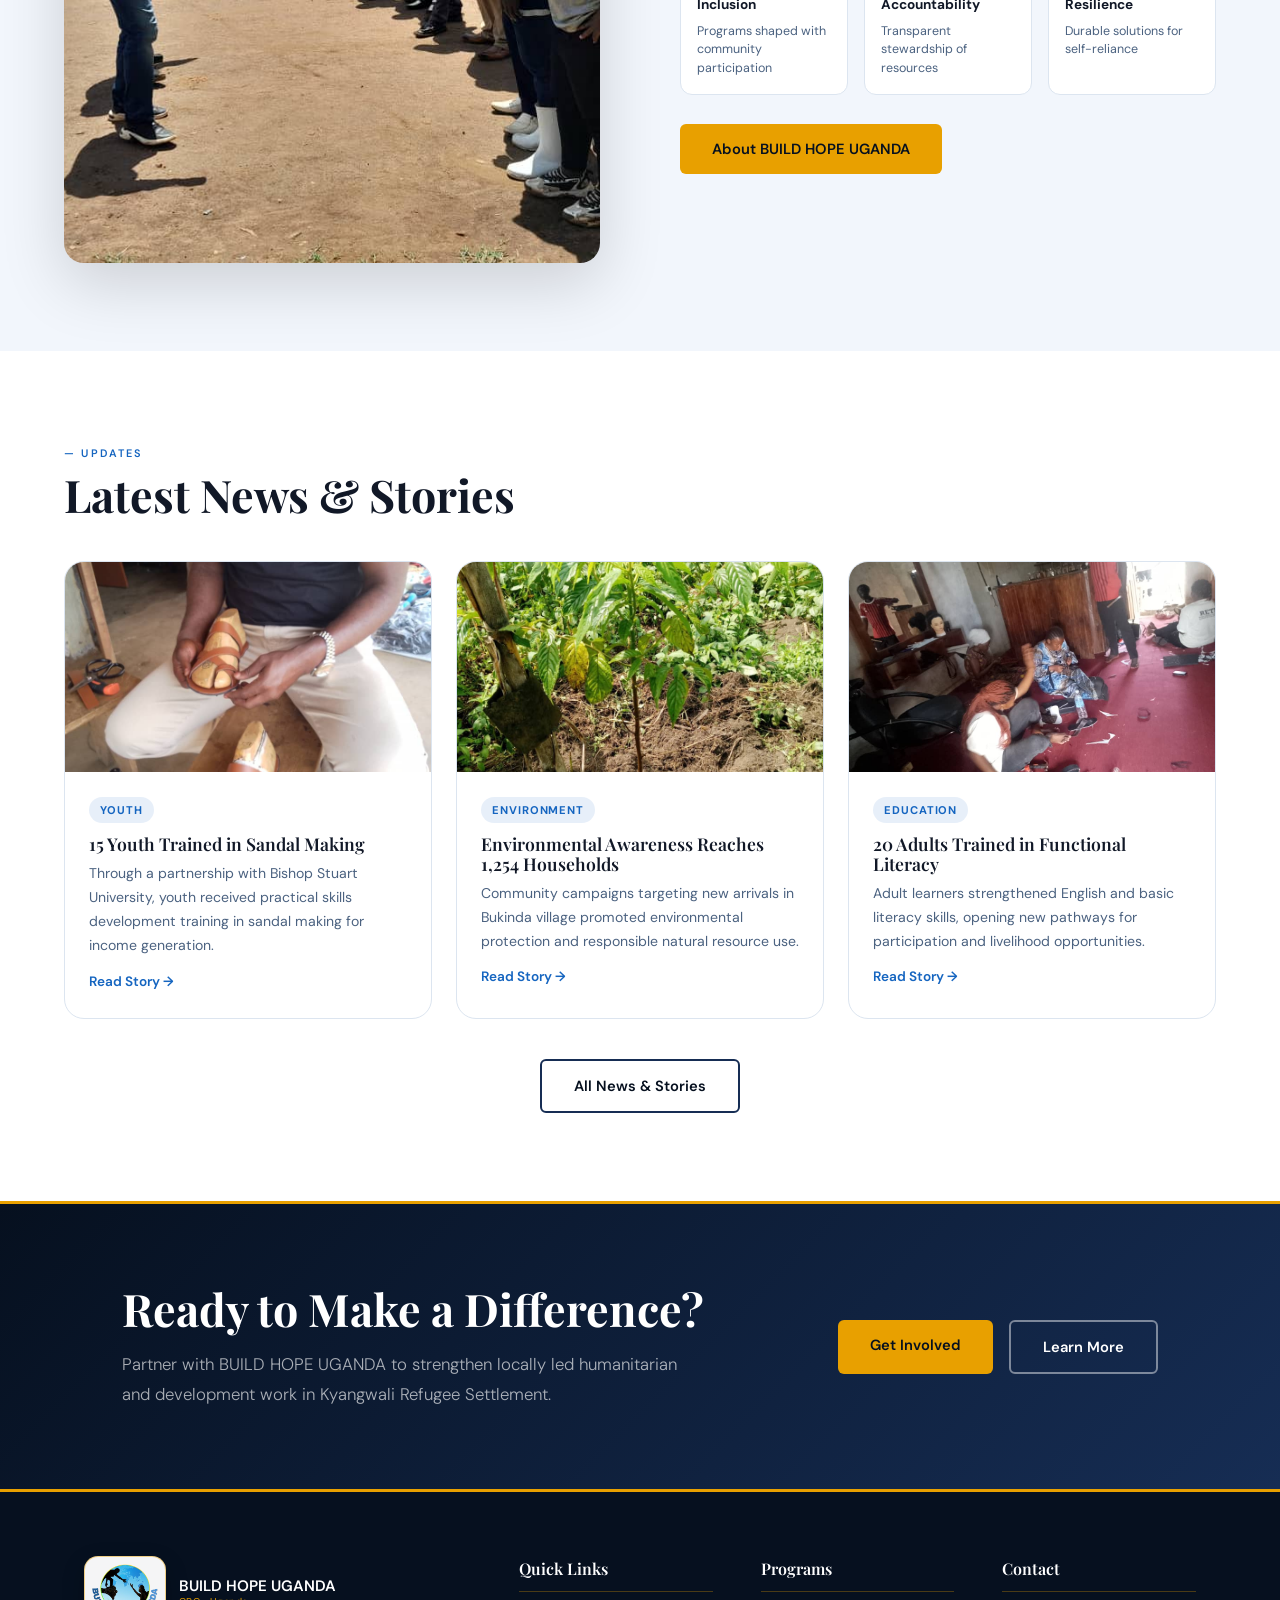
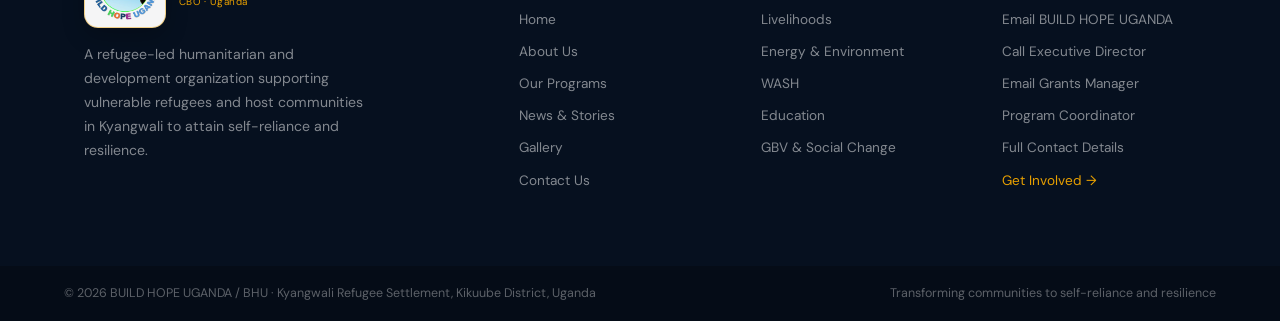
==== commit 055860fa: "update" ====
--- a/index.html
+++ b/index.html
@@ -241,11 +241,15 @@
         </div>
         <button class="profile-close" type="button" aria-label="Close profile document" data-profile-close>×</button>
       </div>
-      <div class="profile-reader" id="profileReader">
-        <iframe
-          title="BUILD HOPE UGANDA Profile Document"
-          src="asset/profill/Build%20Hope%20Uganda%20Profile%202020-2026.pdf#toolbar=0&navpanes=0&scrollbar=1"
-          loading="lazy"></iframe>
+      <div class="profile-reader" id="profileReader" data-pdf-src="asset/profill/Build%20Hope%20Uganda%20Profile%202020-2026.pdf">
+        <div class="profile-reader-tools" aria-label="Profile document controls">
+          <span id="profilePageStatus">Loading document...</span>
+          <div>
+            <button class="profile-tool-btn" type="button" id="profileZoomOut" aria-label="Zoom out">−</button>
+            <button class="profile-tool-btn" type="button" id="profileZoomIn" aria-label="Zoom in">+</button>
+          </div>
+        </div>
+        <div class="profile-pages" id="profilePages" aria-live="polite"></div>
       </div>
     </div>
   </div>
--- a/css/home.css
+++ b/css/home.css
@@ -260,15 +260,72 @@
   color: var(--navy);
 }
 .profile-reader {
+  display: grid;
+  grid-template-rows: auto 1fr;
   background: #101827;
   user-select: none;
   -webkit-user-select: none;
 }
-.profile-reader iframe {
-  width: 100%;
+.profile-reader-tools {
+  min-height: 48px;
+  display: flex;
+  align-items: center;
+  justify-content: space-between;
+  gap: 1rem;
+  padding: 0.55rem 0.8rem;
+  background: #0c1422;
+  color: rgba(255, 255, 255, 0.78);
+  font-size: 0.84rem;
+  border-bottom: 1px solid rgba(255, 255, 255, 0.08);
+}
+.profile-reader-tools > div {
+  display: flex;
+  gap: 0.45rem;
+}
+.profile-tool-btn {
+  width: 2.35rem;
+  height: 2.35rem;
+  border: 1px solid rgba(255, 255, 255, 0.18);
+  border-radius: var(--r-sm);
+  background: rgba(255, 255, 255, 0.08);
+  color: var(--white);
+  cursor: pointer;
+  font-size: 1.25rem;
+  line-height: 1;
+}
+.profile-tool-btn:hover {
+  background: var(--gold);
+  color: var(--navy);
+}
+.profile-pages {
   height: 100%;
-  border: 0;
-  display: block;
+  overflow: auto;
+  padding: 1.2rem;
+  overscroll-behavior: contain;
+}
+.profile-page {
+  width: fit-content;
+  max-width: 100%;
+  margin: 0 auto 1.2rem;
+  background: var(--white);
+  border-radius: var(--r-sm);
+  box-shadow: 0 12px 32px rgba(0, 0, 0, 0.34);
+  overflow: hidden;
+}
+.profile-page canvas {
+  display: block;
+  max-width: 100%;
+  height: auto;
+}
+.profile-reader-error {
+  max-width: 520px;
+  margin: 2rem auto;
+  padding: 1rem;
+  background: rgba(255, 255, 255, 0.08);
+  border: 1px solid rgba(255, 255, 255, 0.12);
+  border-radius: var(--r-sm);
+  color: rgba(255, 255, 255, 0.78);
+  text-align: center;
 }
 body.profile-lock {
   overflow: hidden;
@@ -491,7 +548,7 @@
     padding: 0.7rem;
   }
   .profile-modal-panel {
-    height: 88vh;
+    height: 90vh;
   }
   .profile-modal-head {
     min-height: 70px;
@@ -500,4 +557,11 @@
   .profile-modal-head h2 {
     font-size: 1.1rem;
   }
-}
+  .profile-pages {
+    padding: 0.65rem;
+  }
+  .profile-reader-tools {
+    font-size: 0.76rem;
+    padding: 0.45rem 0.55rem;
+  }
+}
